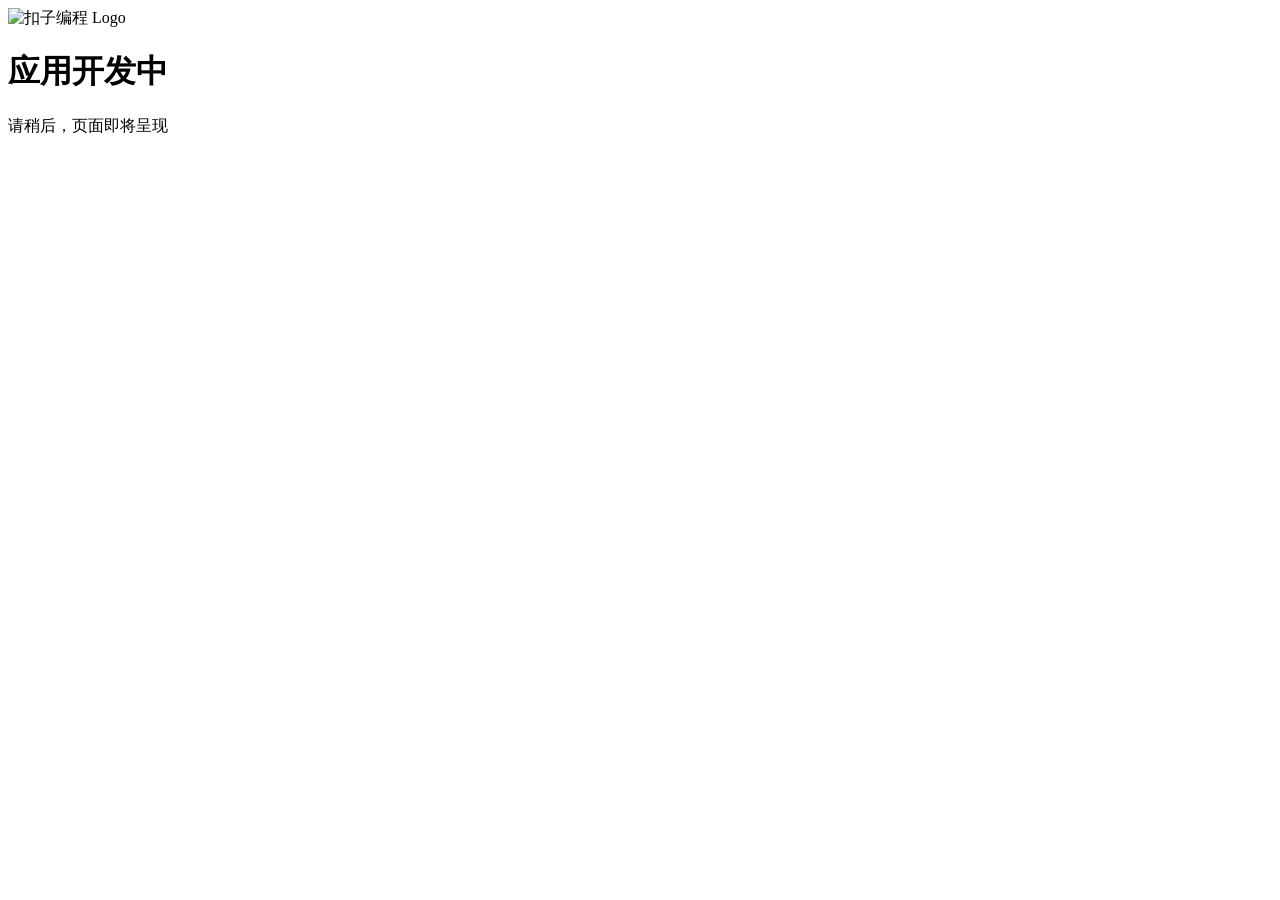
==== index.html @ 73d9ec5d "chore: init env" ====
<!doctype html>
<html lang="zh-CN">
  <head>
    <meta charset="UTF-8" />
    <meta name="viewport" content="width=device-width, initial-scale=1.0" />
    <meta name="description" content="扣子编程，你的 AI 开发伙伴已就位" />
    <title>扣子编程 - AI 开发伙伴</title>
    <link rel="stylesheet" href="/styles/main.css" />
  </head>
  <body>
    <div id="app">
      <main class="main-wrapper">
        <div class="content-container">
          <img
            src="https://lf-coze-web-cdn.coze.cn/obj/eden-cn/lm-lgvj/ljhwZthlaukjlkulzlp/coze-coding/icon/coze-coding.gif"
            alt="扣子编程 Logo"
            class="logo-image"
          />
          <div>
            <div class="text-container">
              <h1 class="heading">
                应用开发中
              </h1>
              <p class="description">
                请稍后，页面即将呈现
              </p>
            </div>
          </div>
        </div>
      </main>
    </div>
  </body>
</html>
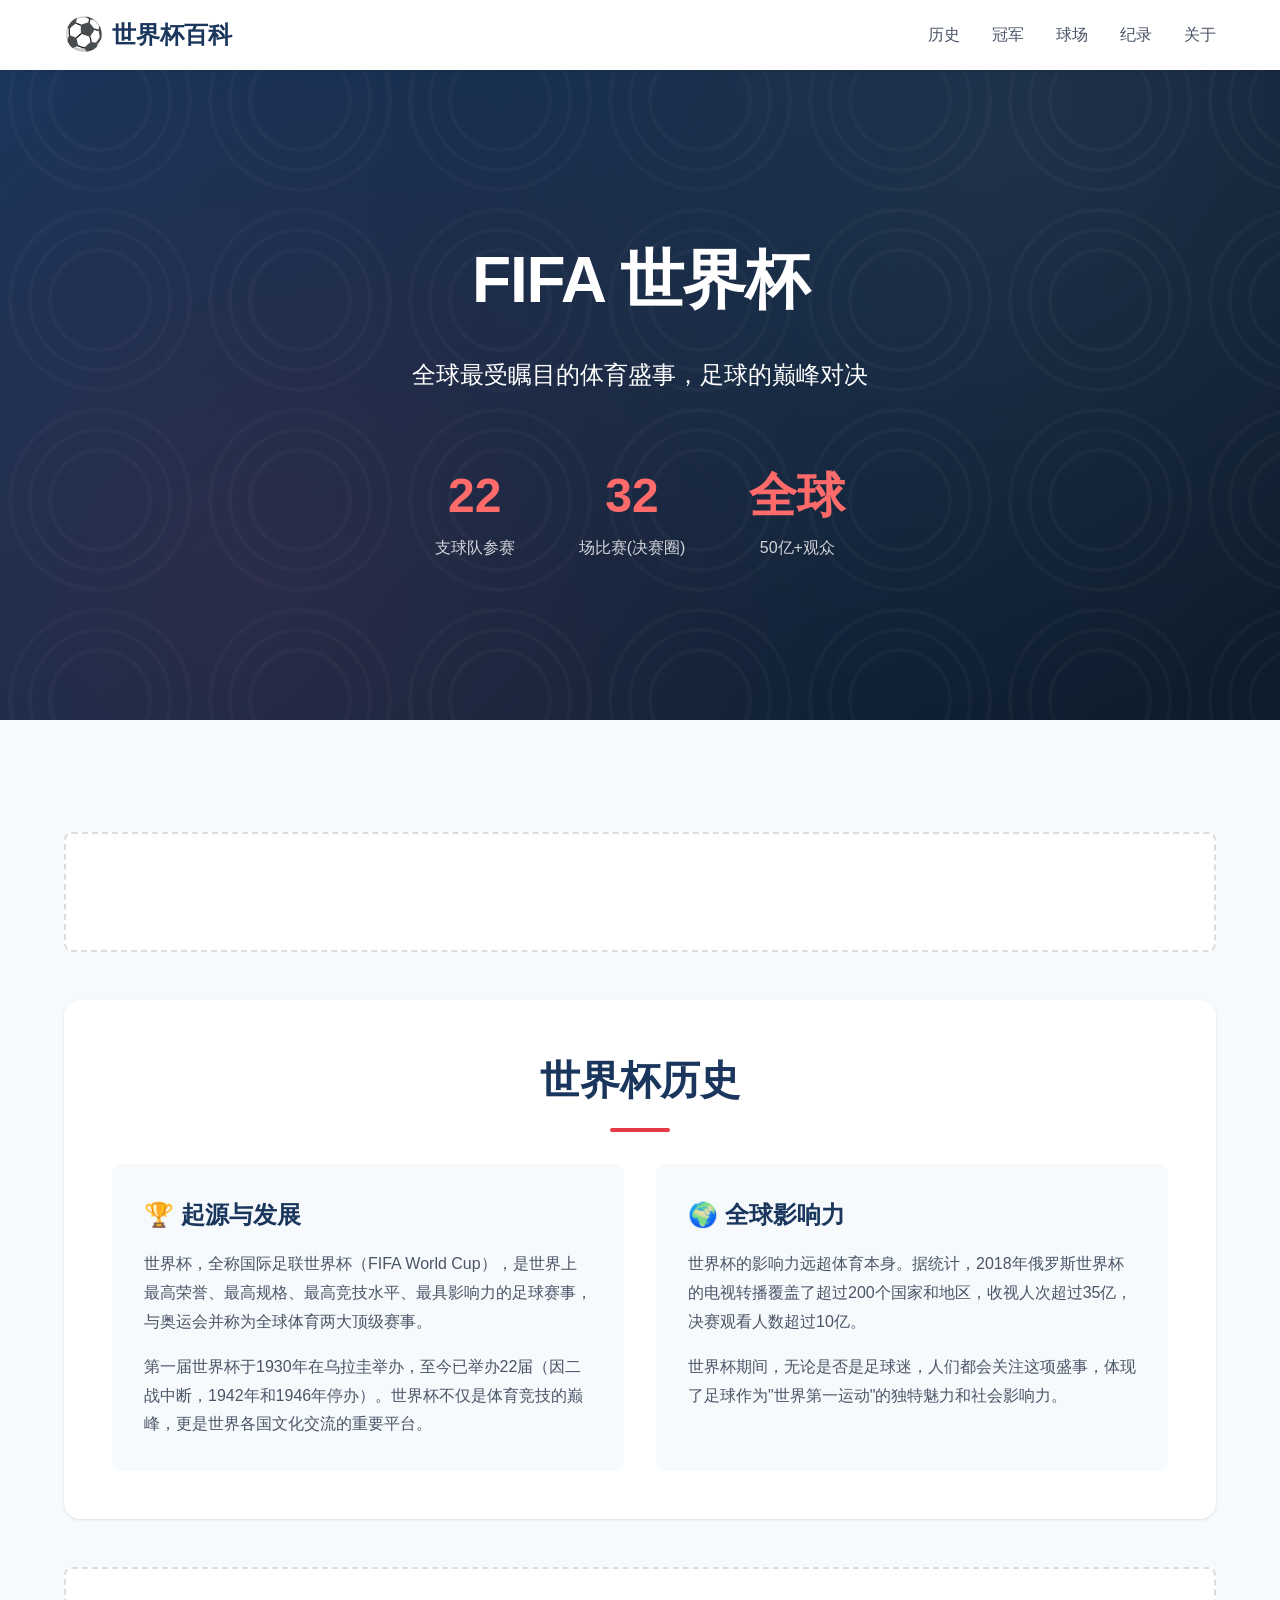
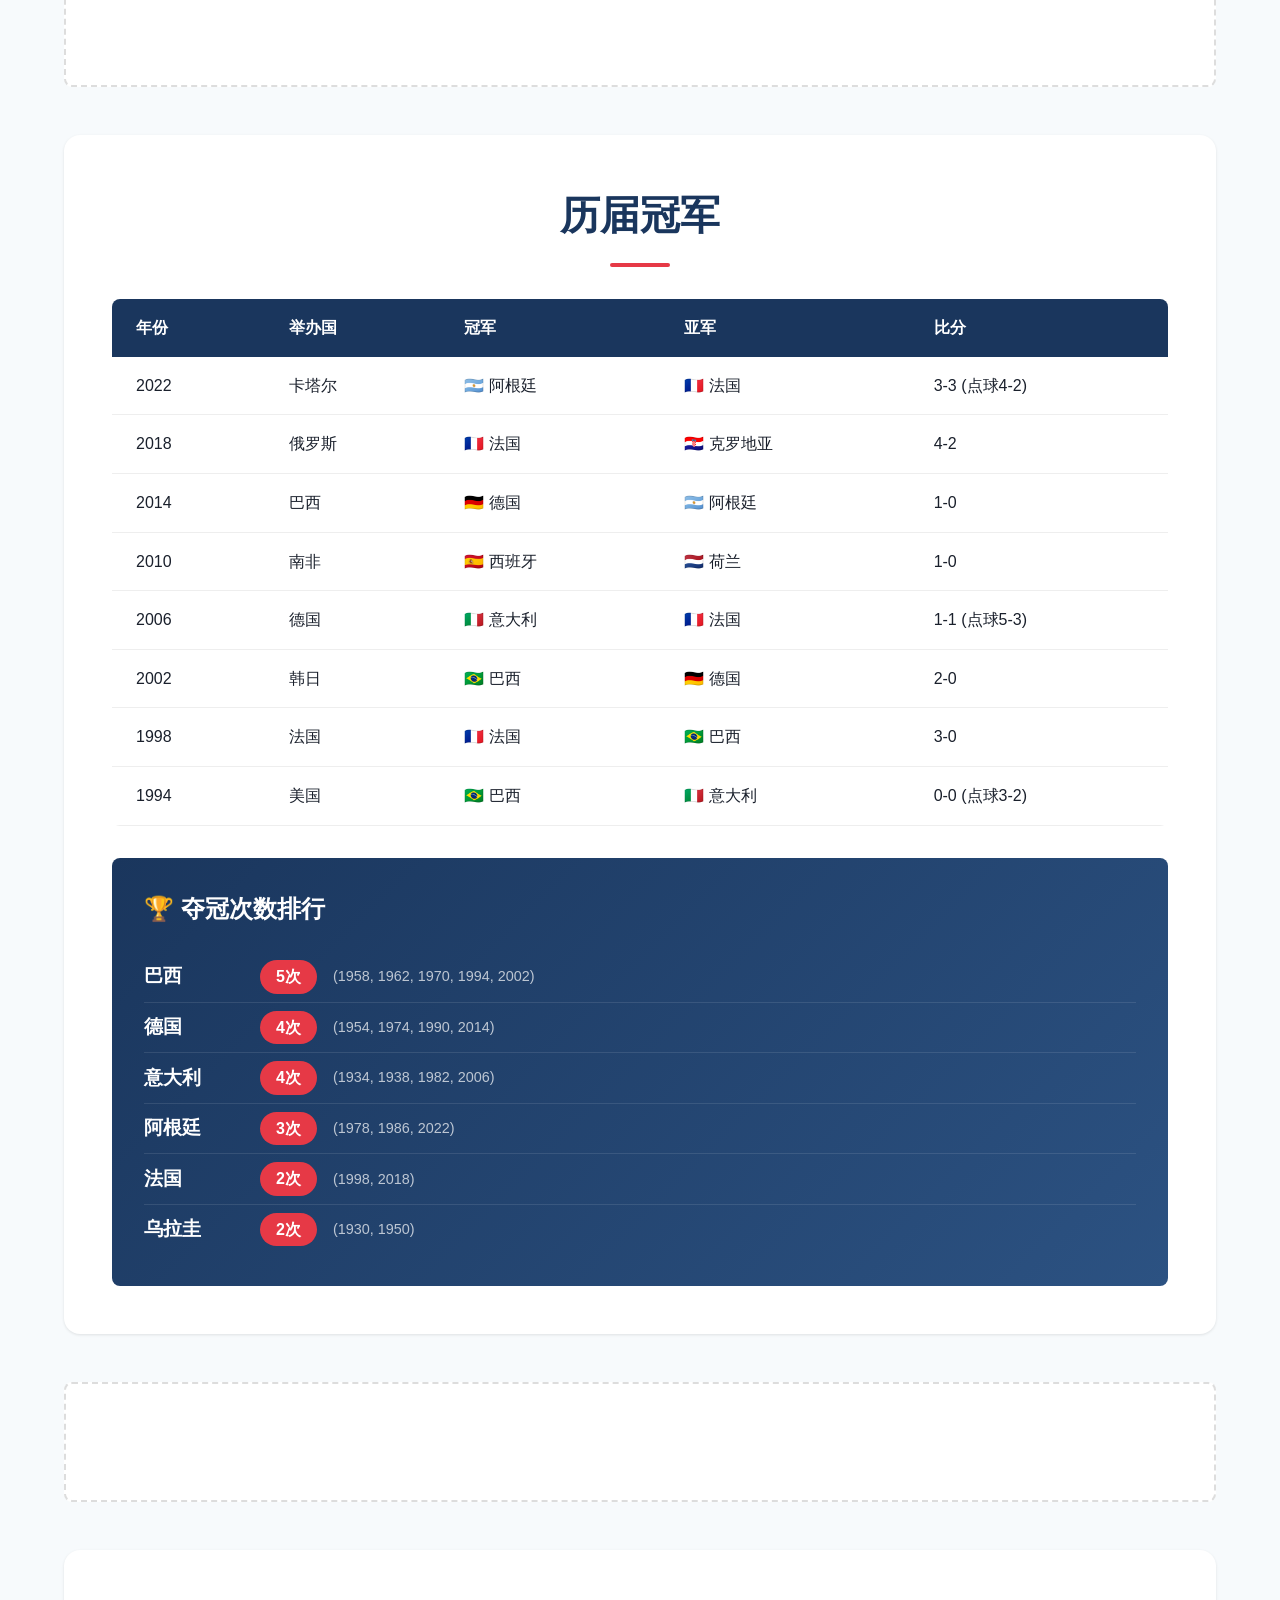
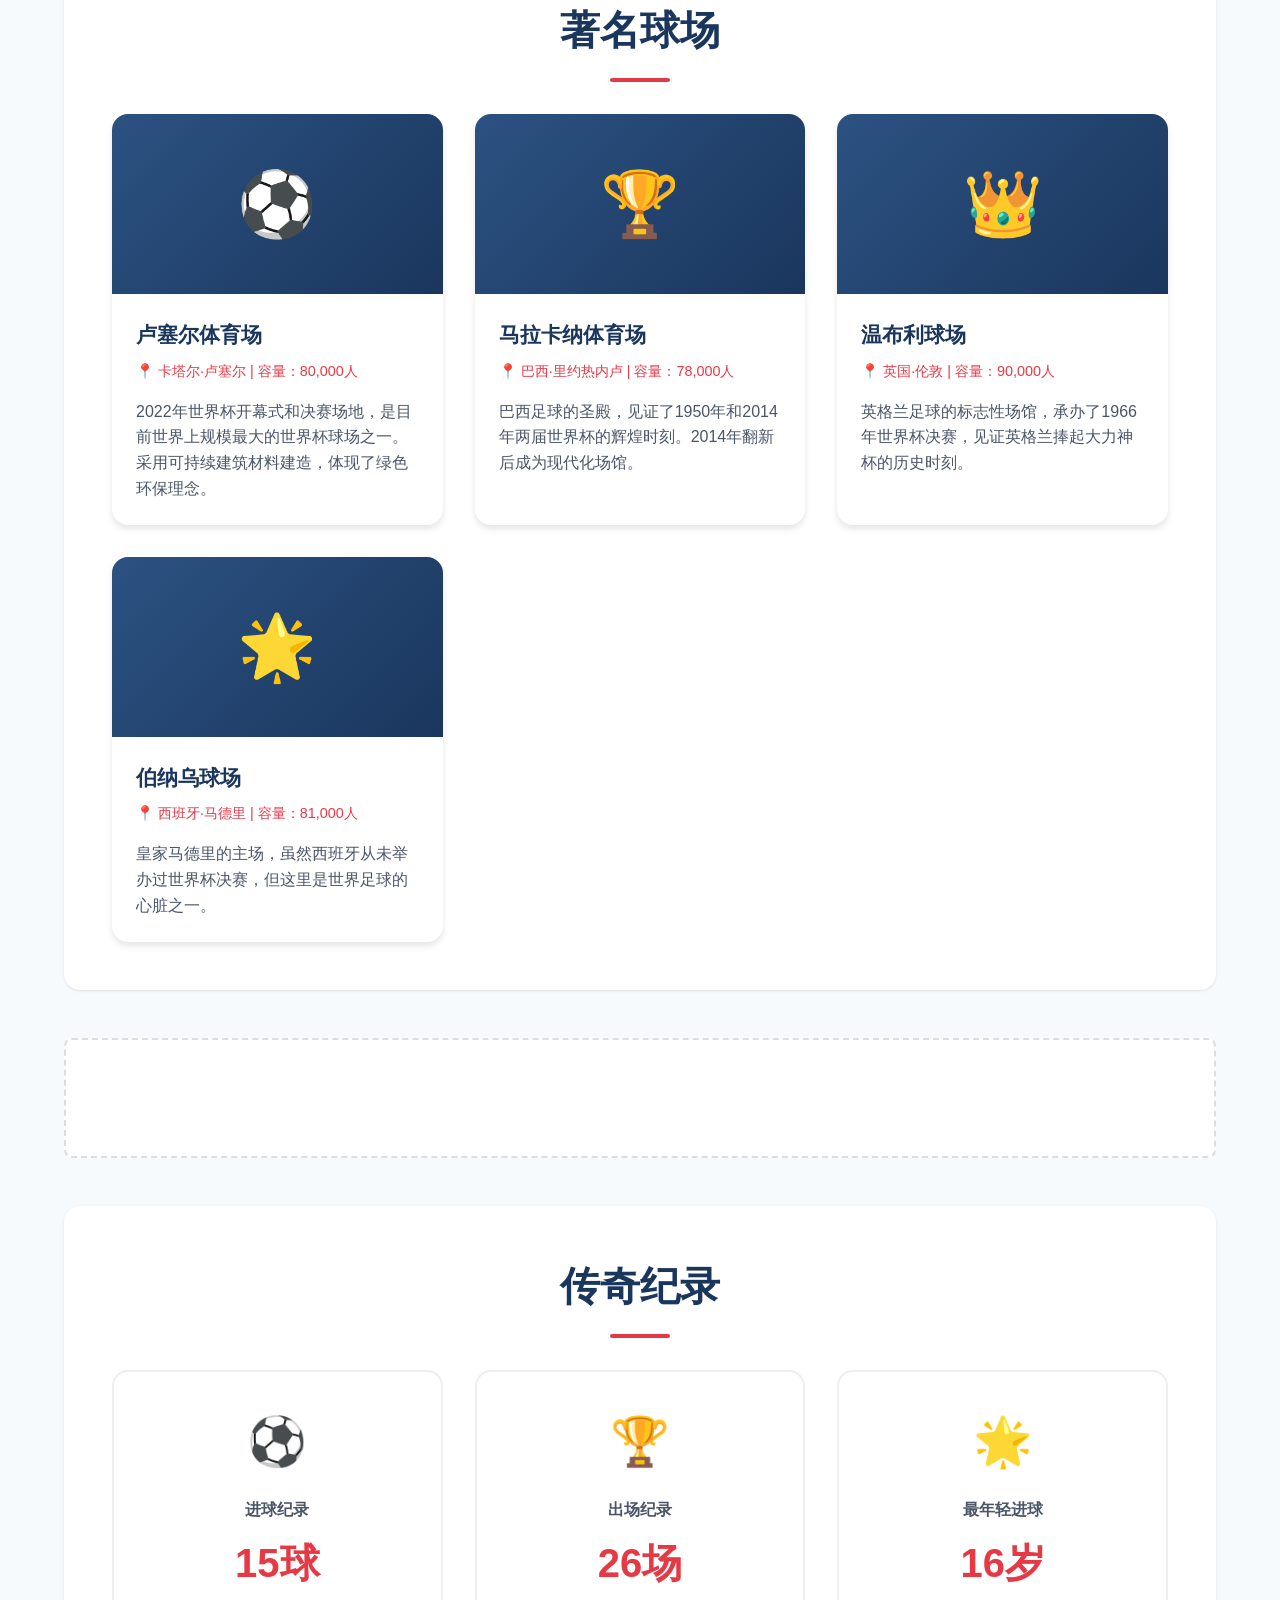
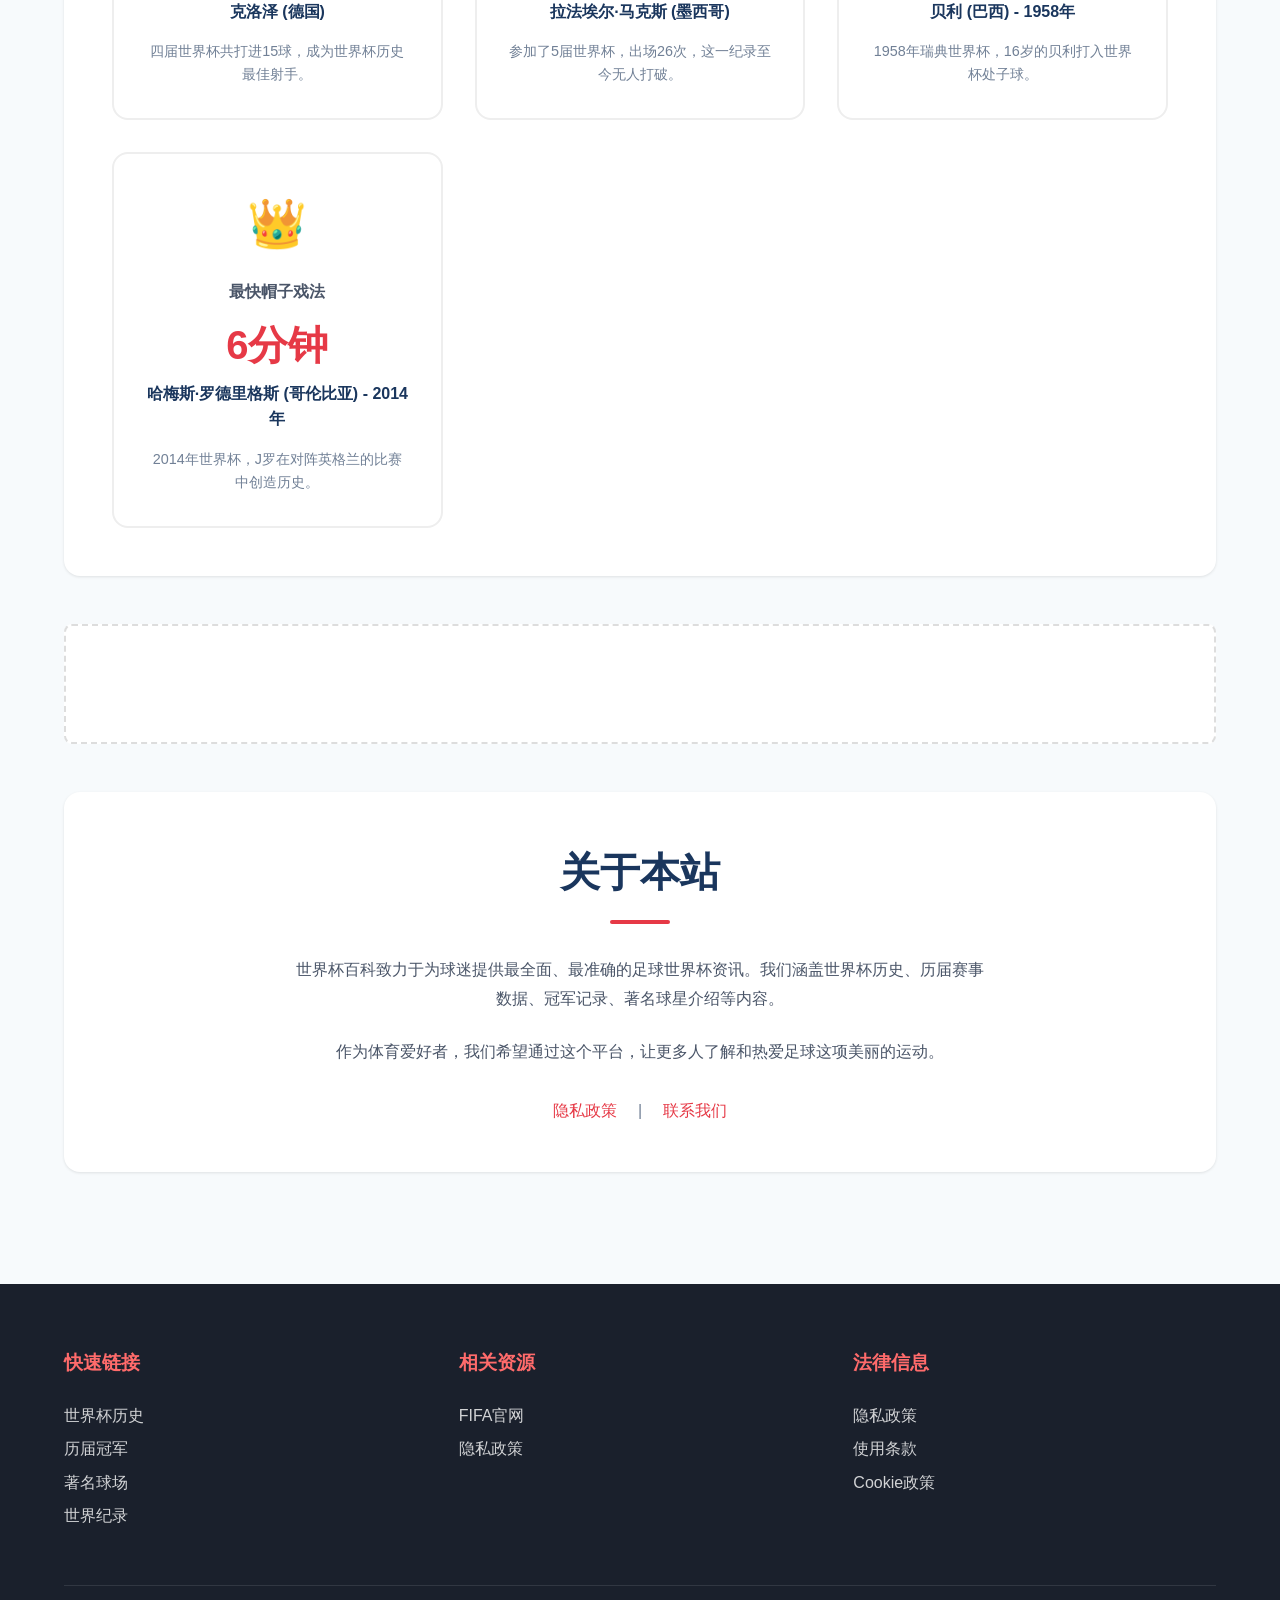
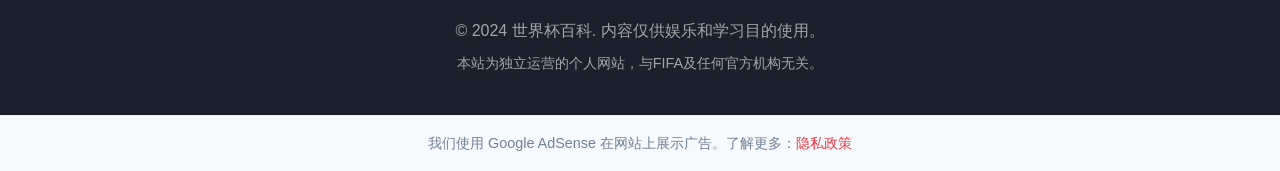
==== commit 845303ce: "feat: 创建世界杯百科网站，符合 Google AdSense 规范" ====
--- a/index.html
+++ b/index.html
@@ -1,33 +1,386 @@
-<!doctype html>
+<!DOCTYPE html>
 <html lang="zh-CN">
-  <head>
-    <meta charset="UTF-8" />
-    <meta name="viewport" content="width=device-width, initial-scale=1.0" />
-    <meta name="description" content="扣子编程，你的 AI 开发伙伴已就位" />
-    <title>扣子编程 - AI 开发伙伴</title>
-    <link rel="stylesheet" href="/styles/main.css" />
-  </head>
-  <body>
-    <div id="app">
-      <main class="main-wrapper">
-        <div class="content-container">
-          <img
-            src="https://lf-coze-web-cdn.coze.cn/obj/eden-cn/lm-lgvj/ljhwZthlaukjlkulzlp/coze-coding/icon/coze-coding.gif"
-            alt="扣子编程 Logo"
-            class="logo-image"
-          />
-          <div>
-            <div class="text-container">
-              <h1 class="heading">
-                应用开发中
-              </h1>
-              <p class="description">
-                请稍后，页面即将呈现
-              </p>
-            </div>
-          </div>
+<head>
+    <meta charset="UTF-8">
+    <meta name="viewport" content="width=device-width, initial-scale=1.0">
+    <meta name="description" content="FIFA世界杯是全球最受关注的体育赛事之一。了解世界杯的历史、冠军记录、著名球场和精彩瞬间。">
+    <meta name="keywords" content="世界杯, FIFA, 足球, 足球世界杯, 世界杯历史, 大力神杯">
+    <title>世界杯 | FIFA World Cup - 全球足球盛宴</title>
+    <link rel="stylesheet" href="/styles/main.css">
+    <link rel="canonical" href="https://worldcup-info.example.com/">
+    
+    <!-- Google AdSense 代码占位符 - 请替换为您自己的广告位代码 -->
+    <!-- 
+    <script async src="https://pagead2.googlesyndication.com/pagead/js/adsbygoogle.js?client=ca-pub-XXXXXXXXXXXXXXXX" crossorigin="anonymous"></script>
+    -->
+</head>
+<body>
+    <!-- 顶部导航 -->
+    <header class="site-header">
+        <nav class="navbar">
+            <div class="container">
+                <a href="/" class="logo">
+                    <span class="logo-icon">⚽</span>
+                    <span>世界杯百科</span>
+                </a>
+                <button class="mobile-menu-btn" aria-label="菜单">☰</button>
+                <ul class="nav-links">
+                    <li><a href="#history">历史</a></li>
+                    <li><a href="#champions">冠军</a></li>
+                    <li><a href="#stadiums">球场</a></li>
+                    <li><a href="#records">纪录</a></li>
+                    <li><a href="#about">关于</a></li>
+                </ul>
+            </div>
+        </nav>
+    </header>
+
+    <!-- 英雄横幅 -->
+    <section class="hero">
+        <div class="hero-overlay"></div>
+        <div class="container hero-content">
+            <h1 class="hero-title">FIFA 世界杯</h1>
+            <p class="hero-subtitle">全球最受瞩目的体育盛事，足球的巅峰对决</p>
+            <div class="hero-stats">
+                <div class="stat-item">
+                    <span class="stat-number">22</span>
+                    <span class="stat-label">支球队参赛</span>
+                </div>
+                <div class="stat-item">
+                    <span class="stat-number">32</span>
+                    <span class="stat-label">场比赛(决赛圈)</span>
+                </div>
+                <div class="stat-item">
+                    <span class="stat-number">全球</span>
+                    <span class="stat-label">50亿+观众</span>
+                </div>
+            </div>
         </div>
-      </main>
+    </section>
+
+    <main class="main-content">
+        <div class="container">
+            <!-- 重要通知区域 - 可放置 AdSense 广告 -->
+            <div class="ad-container">
+                <!-- Google AdSense 广告位 - 请替换为您自己的广告位代码 -->
+                <!--
+                <ins class="adsbygoogle"
+                     style="display:block"
+                     data-ad-client="ca-pub-XXXXXXXXXXXXXXXX"
+                     data-ad-slot="XXXXXXXXXX"
+                     data-ad-format="auto"
+                     data-full-width-responsive="true"></ins>
+                -->
+            </div>
+
+            <!-- 世界杯历史 -->
+            <section id="history" class="content-section">
+                <h2 class="section-title">世界杯历史</h2>
+                <div class="content-grid">
+                    <div class="content-card">
+                        <h3>🏆 起源与发展</h3>
+                        <p>世界杯，全称国际足联世界杯（FIFA World Cup），是世界上最高荣誉、最高规格、最高竞技水平、最具影响力的足球赛事，与奥运会并称为全球体育两大顶级赛事。</p>
+                        <p>第一届世界杯于1930年在乌拉圭举办，至今已举办22届（因二战中断，1942年和1946年停办）。世界杯不仅是体育竞技的巅峰，更是世界各国文化交流的重要平台。</p>
+                    </div>
+                    <div class="content-card">
+                        <h3>🌍 全球影响力</h3>
+                        <p>世界杯的影响力远超体育本身。据统计，2018年俄罗斯世界杯的电视转播覆盖了超过200个国家和地区，收视人次超过35亿，决赛观看人数超过10亿。</p>
+                        <p>世界杯期间，无论是否是足球迷，人们都会关注这项盛事，体现了足球作为"世界第一运动"的独特魅力和社会影响力。</p>
+                    </div>
+                </div>
+            </section>
+
+            <!-- 广告位 -->
+            <div class="ad-container">
+                <!-- Google AdSense 广告位 -->
+            </div>
+
+            <!-- 历届冠军 -->
+            <section id="champions" class="content-section">
+                <h2 class="section-title">历届冠军</h2>
+                <div class="champions-table">
+                    <table>
+                        <thead>
+                            <tr>
+                                <th>年份</th>
+                                <th>举办国</th>
+                                <th>冠军</th>
+                                <th>亚军</th>
+                                <th>比分</th>
+                            </tr>
+                        </thead>
+                        <tbody>
+                            <tr>
+                                <td>2022</td>
+                                <td>卡塔尔</td>
+                                <td>🇦🇷 阿根廷</td>
+                                <td>🇫🇷 法国</td>
+                                <td>3-3 (点球4-2)</td>
+                            </tr>
+                            <tr>
+                                <td>2018</td>
+                                <td>俄罗斯</td>
+                                <td>🇫🇷 法国</td>
+                                <td>🇭🇷 克罗地亚</td>
+                                <td>4-2</td>
+                            </tr>
+                            <tr>
+                                <td>2014</td>
+                                <td>巴西</td>
+                                <td>🇩🇪 德国</td>
+                                <td>🇦🇷 阿根廷</td>
+                                <td>1-0</td>
+                            </tr>
+                            <tr>
+                                <td>2010</td>
+                                <td>南非</td>
+                                <td>🇪🇸 西班牙</td>
+                                <td>🇳🇱 荷兰</td>
+                                <td>1-0</td>
+                            </tr>
+                            <tr>
+                                <td>2006</td>
+                                <td>德国</td>
+                                <td>🇮🇹 意大利</td>
+                                <td>🇫🇷 法国</td>
+                                <td>1-1 (点球5-3)</td>
+                            </tr>
+                            <tr>
+                                <td>2002</td>
+                                <td>韩日</td>
+                                <td>🇧🇷 巴西</td>
+                                <td>🇩🇪 德国</td>
+                                <td>2-0</td>
+                            </tr>
+                            <tr>
+                                <td>1998</td>
+                                <td>法国</td>
+                                <td>🇫🇷 法国</td>
+                                <td>🇧🇷 巴西</td>
+                                <td>3-0</td>
+                            </tr>
+                            <tr>
+                                <td>1994</td>
+                                <td>美国</td>
+                                <td>🇧🇷 巴西</td>
+                                <td>🇮🇹 意大利</td>
+                                <td>0-0 (点球3-2)</td>
+                            </tr>
+                        </tbody>
+                    </table>
+                </div>
+                <div class="champions-highlight">
+                    <div class="highlight-card">
+                        <h4>🏆 夺冠次数排行</h4>
+                        <ol class="champions-list">
+                            <li><span class="country">巴西</span> <span class="count">5次</span> <span class="years">(1958, 1962, 1970, 1994, 2002)</span></li>
+                            <li><span class="country">德国</span> <span class="count">4次</span> <span class="years">(1954, 1974, 1990, 2014)</span></li>
+                            <li><span class="country">意大利</span> <span class="count">4次</span> <span class="years">(1934, 1938, 1982, 2006)</span></li>
+                            <li><span class="country">阿根廷</span> <span class="count">3次</span> <span class="years">(1978, 1986, 2022)</span></li>
+                            <li><span class="country">法国</span> <span class="count">2次</span> <span class="years">(1998, 2018)</span></li>
+                            <li><span class="country">乌拉圭</span> <span class="count">2次</span> <span class="years">(1930, 1950)</span></li>
+                        </ol>
+                    </div>
+                </div>
+            </section>
+
+            <!-- 广告位 -->
+            <div class="ad-container">
+                <!-- Google AdSense 广告位 -->
+            </div>
+
+            <!-- 著名球场 -->
+            <section id="stadiums" class="content-section">
+                <h2 class="section-title">著名球场</h2>
+                <div class="stadiums-grid">
+                    <article class="stadium-card">
+                        <div class="stadium-image stadium-1"></div>
+                        <div class="stadium-info">
+                            <h3>卢塞尔体育场</h3>
+                            <p class="stadium-location">📍 卡塔尔·卢塞尔 | 容量：80,000人</p>
+                            <p>2022年世界杯开幕式和决赛场地，是目前世界上规模最大的世界杯球场之一。采用可持续建筑材料建造，体现了绿色环保理念。</p>
+                        </div>
+                    </article>
+                    <article class="stadium-card">
+                        <div class="stadium-image stadium-2"></div>
+                        <div class="stadium-info">
+                            <h3>马拉卡纳体育场</h3>
+                            <p class="stadium-location">📍 巴西·里约热内卢 | 容量：78,000人</p>
+                            <p>巴西足球的圣殿，见证了1950年和2014年两届世界杯的辉煌时刻。2014年翻新后成为现代化场馆。</p>
+                        </div>
+                    </article>
+                    <article class="stadium-card">
+                        <div class="stadium-image stadium-3"></div>
+                        <div class="stadium-info">
+                            <h3>温布利球场</h3>
+                            <p class="stadium-location">📍 英国·伦敦 | 容量：90,000人</p>
+                            <p>英格兰足球的标志性场馆，承办了1966年世界杯决赛，见证英格兰捧起大力神杯的历史时刻。</p>
+                        </div>
+                    </article>
+                    <article class="stadium-card">
+                        <div class="stadium-image stadium-4"></div>
+                        <div class="stadium-info">
+                            <h3>伯纳乌球场</h3>
+                            <p class="stadium-location">📍 西班牙·马德里 | 容量：81,000人</p>
+                            <p>皇家马德里的主场，虽然西班牙从未举办过世界杯决赛，但这里是世界足球的心脏之一。</p>
+                        </div>
+                    </article>
+                </div>
+            </section>
+
+            <!-- 广告位 -->
+            <div class="ad-container">
+                <!-- Google AdSense 广告位 -->
+            </div>
+
+            <!-- 世界纪录 -->
+            <section id="records" class="content-section">
+                <h2 class="section-title">传奇纪录</h2>
+                <div class="records-grid">
+                    <div class="record-card">
+                        <div class="record-icon">⚽</div>
+                        <div class="record-content">
+                            <h3>进球纪录</h3>
+                            <p class="record-stat">15球</p>
+                            <p class="record-holder">克洛泽 (德国)</p>
+                            <p class="record-desc">四届世界杯共打进15球，成为世界杯历史最佳射手。</p>
+                        </div>
+                    </div>
+                    <div class="record-card">
+                        <div class="record-icon">🏆</div>
+                        <div class="record-content">
+                            <h3>出场纪录</h3>
+                            <p class="record-stat">26场</p>
+                            <p class="record-holder">拉法埃尔·马克斯 (墨西哥)</p>
+                            <p class="record-desc">参加了5届世界杯，出场26次，这一纪录至今无人打破。</p>
+                        </div>
+                    </div>
+                    <div class="record-card">
+                        <div class="record-icon">🌟</div>
+                        <div class="record-content">
+                            <h3>最年轻进球</h3>
+                            <p class="record-stat">16岁</p>
+                            <p class="record-holder">贝利 (巴西) - 1958年</p>
+                            <p class="record-desc">1958年瑞典世界杯，16岁的贝利打入世界杯处子球。</p>
+                        </div>
+                    </div>
+                    <div class="record-card">
+                        <div class="record-icon">👑</div>
+                        <div class="record-content">
+                            <h3>最快帽子戏法</h3>
+                            <p class="record-stat">6分钟</p>
+                            <p class="record-holder">哈梅斯·罗德里格斯 (哥伦比亚) - 2014年</p>
+                            <p class="record-desc">2014年世界杯，J罗在对阵英格兰的比赛中创造历史。</p>
+                        </div>
+                    </div>
+                </div>
+            </section>
+
+            <!-- 广告位 -->
+            <div class="ad-container">
+                <!-- Google AdSense 广告位 -->
+            </div>
+
+            <!-- 关于我们 -->
+            <section id="about" class="content-section about-section">
+                <h2 class="section-title">关于本站</h2>
+                <div class="about-content">
+                    <p>世界杯百科致力于为球迷提供最全面、最准确的足球世界杯资讯。我们涵盖世界杯历史、历届赛事数据、冠军记录、著名球星介绍等内容。</p>
+                    <p>作为体育爱好者，我们希望通过这个平台，让更多人了解和热爱足球这项美丽的运动。</p>
+                    <div class="about-links">
+                        <a href="/privacy.html" class="about-link">隐私政策</a>
+                        <span class="separator">|</span>
+                        <a href="mailto:contact@worldcup-info.example.com" class="about-link">联系我们</a>
+                    </div>
+                </div>
+            </section>
+        </div>
+    </main>
+
+    <!-- 页脚 -->
+    <footer class="site-footer">
+        <div class="container">
+            <div class="footer-content">
+                <div class="footer-section">
+                    <h4>快速链接</h4>
+                    <ul>
+                        <li><a href="#history">世界杯历史</a></li>
+                        <li><a href="#champions">历届冠军</a></li>
+                        <li><a href="#stadiums">著名球场</a></li>
+                        <li><a href="#records">世界纪录</a></li>
+                    </ul>
+                </div>
+                <div class="footer-section">
+                    <h4>相关资源</h4>
+                    <ul>
+                        <li><a href="https://www.fifa.com/worldcup" target="_blank" rel="noopener">FIFA官网</a></li>
+                        <li><a href="/privacy.html">隐私政策</a></li>
+                    </ul>
+                </div>
+                <div class="footer-section">
+                    <h4>法律信息</h4>
+                    <ul>
+                        <li><a href="/privacy.html">隐私政策</a></li>
+                        <li><a href="/privacy.html">使用条款</a></li>
+                        <li><a href="/privacy.html">Cookie政策</a></li>
+                    </ul>
+                </div>
+            </div>
+            <div class="footer-bottom">
+                <p>&copy; 2024 世界杯百科. 内容仅供娱乐和学习目的使用。</p>
+                <p class="disclaimer">本站为独立运营的个人网站，与FIFA及任何官方机构无关。</p>
+            </div>
+        </div>
+    </footer>
+
+    <!-- 隐私政策链接（AdSense 要求） -->
+    <div class="ad-sense-notice">
+        <p>我们使用 Google AdSense 在网站上展示广告。了解更多：<a href="/privacy.html" target="_blank">隐私政策</a></p>
     </div>
-  </body>
+
+    <script>
+        // 平滑滚动
+        document.querySelectorAll('a[href^="#"]').forEach(anchor => {
+            anchor.addEventListener('click', function (e) {
+                e.preventDefault();
+                const target = document.querySelector(this.getAttribute('href'));
+                if (target) {
+                    target.scrollIntoView({
+                        behavior: 'smooth',
+                        block: 'start'
+                    });
+                }
+            });
+        });
+
+        // 移动端菜单
+        const mobileMenuBtn = document.querySelector('.mobile-menu-btn');
+        const navLinks = document.querySelector('.nav-links');
+        
+        if (mobileMenuBtn) {
+            mobileMenuBtn.addEventListener('click', () => {
+                navLinks.classList.toggle('active');
+            });
+        }
+
+        // 激活当前导航项
+        const sections = document.querySelectorAll('section[id]');
+        window.addEventListener('scroll', () => {
+            let current = '';
+            sections.forEach(section => {
+                const sectionTop = section.offsetTop;
+                if (scrollY >= sectionTop - 100) {
+                    current = section.getAttribute('id');
+                }
+            });
+
+            document.querySelectorAll('.nav-links li a').forEach(link => {
+                link.classList.remove('active');
+                if (link.getAttribute('href') === '#' + current) {
+                    link.classList.add('active');
+                }
+            });
+        });
+    </script>
+</body>
 </html>
--- a/styles/main.css
+++ b/styles/main.css
@@ -0,0 +1,848 @@
+/* ========================================
+   世界杯百科 - 主样式表
+   ======================================== */
+
+/* CSS 变量 */
+:root {
+    /* 主题色 */
+    --primary: #1a365d;
+    --primary-light: #2c5282;
+    --primary-dark: #0d1b2a;
+    
+    /* 强调色 */
+    --accent: #e63946;
+    --accent-light: #ff6b6b;
+    
+    /* 背景色 */
+    --background: #ffffff;
+    --background-alt: #f7fafc;
+    --background-dark: #1a202c;
+    
+    /* 文字颜色 */
+    --text-primary: #1a202c;
+    --text-secondary: #4a5568;
+    --text-light: #718096;
+    --text-white: #ffffff;
+    
+    /* 间距 */
+    --spacing-xs: 0.25rem;
+    --spacing-sm: 0.5rem;
+    --spacing-md: 1rem;
+    --spacing-lg: 1.5rem;
+    --spacing-xl: 2rem;
+    --spacing-2xl: 3rem;
+    --spacing-3xl: 4rem;
+    
+    /* 圆角 */
+    --radius-sm: 0.25rem;
+    --radius-md: 0.5rem;
+    --radius-lg: 1rem;
+    
+    /* 阴影 */
+    --shadow-sm: 0 1px 3px rgba(0, 0, 0, 0.1);
+    --shadow-md: 0 4px 6px rgba(0, 0, 0, 0.1);
+    --shadow-lg: 0 10px 25px rgba(0, 0, 0, 0.15);
+    
+    /* 过渡 */
+    --transition: all 0.3s ease;
+}
+
+/* 基础重置 */
+* {
+    margin: 0;
+    padding: 0;
+    box-sizing: border-box;
+}
+
+html {
+    scroll-behavior: smooth;
+}
+
+body {
+    font-family: -apple-system, BlinkMacSystemFont, 'Segoe UI', 'Roboto', 'Helvetica Neue', Arial, sans-serif;
+    font-size: 16px;
+    line-height: 1.6;
+    color: var(--text-primary);
+    background-color: var(--background);
+}
+
+/* 容器 */
+.container {
+    max-width: 1200px;
+    margin: 0 auto;
+    padding: 0 var(--spacing-lg);
+}
+
+/* ========================================
+   头部导航
+   ======================================== */
+
+.site-header {
+    background: var(--background);
+    box-shadow: var(--shadow-sm);
+    position: fixed;
+    top: 0;
+    left: 0;
+    right: 0;
+    z-index: 1000;
+}
+
+.navbar .container {
+    display: flex;
+    align-items: center;
+    justify-content: space-between;
+    height: 70px;
+}
+
+.logo {
+    display: flex;
+    align-items: center;
+    gap: var(--spacing-sm);
+    font-size: 1.5rem;
+    font-weight: 700;
+    color: var(--primary);
+    text-decoration: none;
+}
+
+.logo-icon {
+    font-size: 2rem;
+}
+
+.nav-links {
+    display: flex;
+    list-style: none;
+    gap: var(--spacing-xl);
+}
+
+.nav-links a {
+    color: var(--text-secondary);
+    text-decoration: none;
+    font-weight: 500;
+    transition: var(--transition);
+    position: relative;
+}
+
+.nav-links a:hover,
+.nav-links a.active {
+    color: var(--accent);
+}
+
+.nav-links a::after {
+    content: '';
+    position: absolute;
+    bottom: -4px;
+    left: 0;
+    width: 0;
+    height: 2px;
+    background: var(--accent);
+    transition: var(--transition);
+}
+
+.nav-links a:hover::after,
+.nav-links a.active::after {
+    width: 100%;
+}
+
+.mobile-menu-btn {
+    display: none;
+    background: none;
+    border: none;
+    font-size: 1.5rem;
+    cursor: pointer;
+}
+
+/* ========================================
+   英雄区域
+   ======================================== */
+
+.hero {
+    background: linear-gradient(135deg, var(--primary) 0%, var(--primary-dark) 100%);
+    min-height: 80vh;
+    display: flex;
+    align-items: center;
+    position: relative;
+    overflow: hidden;
+    padding-top: 70px;
+}
+
+.hero::before {
+    content: '';
+    position: absolute;
+    top: 0;
+    left: 0;
+    right: 0;
+    bottom: 0;
+    background: url('data:image/svg+xml,<svg xmlns="http://www.w3.org/2000/svg" viewBox="0 0 100 100"><circle cx="50" cy="50" r="45" fill="none" stroke="rgba(255,255,255,0.05)" stroke-width="2"/><circle cx="50" cy="50" r="35" fill="none" stroke="rgba(255,255,255,0.05)" stroke-width="2"/><circle cx="50" cy="50" r="25" fill="none" stroke="rgba(255,255,255,0.05)" stroke-width="2"/></svg>');
+    background-size: 200px;
+    opacity: 0.5;
+}
+
+.hero-overlay {
+    position: absolute;
+    top: 0;
+    left: 0;
+    right: 0;
+    bottom: 0;
+    background: radial-gradient(circle at 20% 80%, rgba(230, 57, 70, 0.1) 0%, transparent 50%),
+                radial-gradient(circle at 80% 20%, rgba(255, 255, 255, 0.05) 0%, transparent 50%);
+}
+
+.hero-content {
+    position: relative;
+    z-index: 1;
+    text-align: center;
+    color: var(--text-white);
+}
+
+.hero-title {
+    font-size: 4rem;
+    font-weight: 800;
+    margin-bottom: var(--spacing-lg);
+    letter-spacing: -0.02em;
+    animation: fadeInUp 1s ease;
+}
+
+.hero-subtitle {
+    font-size: 1.5rem;
+    opacity: 0.9;
+    margin-bottom: var(--spacing-3xl);
+    animation: fadeInUp 1s ease 0.2s both;
+}
+
+.hero-stats {
+    display: flex;
+    justify-content: center;
+    gap: var(--spacing-3xl);
+    animation: fadeInUp 1s ease 0.4s both;
+}
+
+.stat-item {
+    text-align: center;
+}
+
+.stat-number {
+    display: block;
+    font-size: 3rem;
+    font-weight: 700;
+    color: var(--accent-light);
+}
+
+.stat-label {
+    font-size: 1rem;
+    opacity: 0.8;
+}
+
+/* ========================================
+   主内容区域
+   ======================================== */
+
+.main-content {
+    padding: var(--spacing-3xl) 0;
+    background: var(--background-alt);
+}
+
+/* 广告容器 */
+.ad-container {
+    background: var(--background);
+    border: 2px dashed #ddd;
+    border-radius: var(--radius-md);
+    padding: var(--spacing-xl);
+    text-align: center;
+    color: var(--text-light);
+    margin: var(--spacing-2xl) 0;
+    min-height: 120px;
+    display: flex;
+    align-items: center;
+    justify-content: center;
+}
+
+/* 内容区块 */
+.content-section {
+    background: var(--background);
+    border-radius: var(--radius-lg);
+    padding: var(--spacing-2xl);
+    margin: var(--spacing-2xl) 0;
+    box-shadow: var(--shadow-sm);
+}
+
+.section-title {
+    font-size: 2.5rem;
+    color: var(--primary);
+    margin-bottom: var(--spacing-xl);
+    text-align: center;
+    position: relative;
+}
+
+.section-title::after {
+    content: '';
+    display: block;
+    width: 60px;
+    height: 4px;
+    background: var(--accent);
+    margin: var(--spacing-md) auto 0;
+    border-radius: 2px;
+}
+
+/* 内容卡片 */
+.content-grid {
+    display: grid;
+    grid-template-columns: repeat(auto-fit, minmax(300px, 1fr));
+    gap: var(--spacing-xl);
+}
+
+.content-card {
+    padding: var(--spacing-xl);
+    border-radius: var(--radius-md);
+    background: var(--background-alt);
+}
+
+.content-card h3 {
+    color: var(--primary);
+    font-size: 1.5rem;
+    margin-bottom: var(--spacing-md);
+}
+
+.content-card p {
+    color: var(--text-secondary);
+    margin-bottom: var(--spacing-md);
+    line-height: 1.8;
+}
+
+.content-card p:last-child {
+    margin-bottom: 0;
+}
+
+/* ========================================
+   冠军表格
+   ======================================== */
+
+.champions-table {
+    overflow-x: auto;
+    margin-bottom: var(--spacing-xl);
+}
+
+table {
+    width: 100%;
+    border-collapse: collapse;
+    background: var(--background);
+    border-radius: var(--radius-md);
+    overflow: hidden;
+}
+
+thead {
+    background: var(--primary);
+    color: var(--text-white);
+}
+
+th, td {
+    padding: var(--spacing-md) var(--spacing-lg);
+    text-align: left;
+}
+
+tbody tr {
+    border-bottom: 1px solid #eee;
+    transition: var(--transition);
+}
+
+tbody tr:hover {
+    background: var(--background-alt);
+}
+
+.champions-highlight {
+    margin-top: var(--spacing-xl);
+}
+
+.highlight-card {
+    background: linear-gradient(135deg, var(--primary) 0%, var(--primary-light) 100%);
+    color: var(--text-white);
+    padding: var(--spacing-xl);
+    border-radius: var(--radius-md);
+}
+
+.highlight-card h4 {
+    font-size: 1.5rem;
+    margin-bottom: var(--spacing-lg);
+}
+
+.champions-list {
+    list-style: none;
+}
+
+.champions-list li {
+    display: flex;
+    align-items: center;
+    gap: var(--spacing-md);
+    padding: var(--spacing-sm) 0;
+    border-bottom: 1px solid rgba(255, 255, 255, 0.1);
+}
+
+.champions-list li:last-child {
+    border-bottom: none;
+}
+
+.champions-list .country {
+    font-weight: 700;
+    font-size: 1.2rem;
+    min-width: 100px;
+}
+
+.champions-list .count {
+    background: var(--accent);
+    padding: var(--spacing-xs) var(--spacing-md);
+    border-radius: 20px;
+    font-weight: 600;
+}
+
+.champions-list .years {
+    color: rgba(255, 255, 255, 0.7);
+    font-size: 0.9rem;
+}
+
+/* ========================================
+   球场卡片
+   ======================================== */
+
+.stadiums-grid {
+    display: grid;
+    grid-template-columns: repeat(auto-fit, minmax(280px, 1fr));
+    gap: var(--spacing-xl);
+}
+
+.stadium-card {
+    background: var(--background);
+    border-radius: var(--radius-lg);
+    overflow: hidden;
+    box-shadow: var(--shadow-md);
+    transition: var(--transition);
+}
+
+.stadium-card:hover {
+    transform: translateY(-5px);
+    box-shadow: var(--shadow-lg);
+}
+
+.stadium-image {
+    height: 180px;
+    background: linear-gradient(135deg, var(--primary-light) 0%, var(--primary) 100%);
+    position: relative;
+}
+
+.stadium-image::before {
+    content: '🏟️';
+    position: absolute;
+    top: 50%;
+    left: 50%;
+    transform: translate(-50%, -50%);
+    font-size: 4rem;
+}
+
+.stadium-1::before { content: '⚽'; }
+.stadium-2::before { content: '🏆'; }
+.stadium-3::before { content: '👑'; }
+.stadium-4::before { content: '🌟'; }
+
+.stadium-info {
+    padding: var(--spacing-lg);
+}
+
+.stadium-info h3 {
+    color: var(--primary);
+    font-size: 1.3rem;
+    margin-bottom: var(--spacing-sm);
+}
+
+.stadium-location {
+    color: var(--accent);
+    font-size: 0.9rem;
+    margin-bottom: var(--spacing-md);
+}
+
+.stadium-info p:last-child {
+    color: var(--text-secondary);
+    line-height: 1.6;
+}
+
+/* ========================================
+   纪录卡片
+   ======================================== */
+
+.records-grid {
+    display: grid;
+    grid-template-columns: repeat(auto-fit, minmax(250px, 1fr));
+    gap: var(--spacing-xl);
+}
+
+.record-card {
+    background: var(--background);
+    border: 2px solid #eee;
+    border-radius: var(--radius-lg);
+    padding: var(--spacing-xl);
+    text-align: center;
+    transition: var(--transition);
+}
+
+.record-card:hover {
+    border-color: var(--accent);
+    transform: scale(1.02);
+}
+
+.record-icon {
+    font-size: 3rem;
+    margin-bottom: var(--spacing-md);
+}
+
+.record-content h3 {
+    color: var(--text-secondary);
+    font-size: 1rem;
+    margin-bottom: var(--spacing-sm);
+}
+
+.record-stat {
+    font-size: 2.5rem;
+    font-weight: 800;
+    color: var(--accent);
+    margin-bottom: var(--spacing-xs);
+}
+
+.record-holder {
+    font-weight: 600;
+    color: var(--primary);
+    margin-bottom: var(--spacing-md);
+}
+
+.record-desc {
+    color: var(--text-light);
+    font-size: 0.9rem;
+    line-height: 1.6;
+}
+
+/* ========================================
+   关于我们
+   ======================================== */
+
+.about-section {
+    text-align: center;
+}
+
+.about-content {
+    max-width: 700px;
+    margin: 0 auto;
+}
+
+.about-content p {
+    color: var(--text-secondary);
+    line-height: 1.8;
+    margin-bottom: var(--spacing-lg);
+}
+
+.about-links {
+    margin-top: var(--spacing-xl);
+}
+
+.about-link {
+    color: var(--accent);
+    text-decoration: none;
+    font-weight: 500;
+    transition: var(--transition);
+}
+
+.about-link:hover {
+    color: var(--accent-light);
+    text-decoration: underline;
+}
+
+.separator {
+    color: var(--text-light);
+    margin: 0 var(--spacing-md);
+}
+
+/* ========================================
+   页脚
+   ======================================== */
+
+.site-footer {
+    background: var(--background-dark);
+    color: var(--text-white);
+    padding: var(--spacing-3xl) 0 var(--spacing-xl);
+}
+
+.footer-content {
+    display: grid;
+    grid-template-columns: repeat(auto-fit, minmax(200px, 1fr));
+    gap: var(--spacing-xl);
+    margin-bottom: var(--spacing-2xl);
+}
+
+.footer-section h4 {
+    font-size: 1.2rem;
+    margin-bottom: var(--spacing-lg);
+    color: var(--accent-light);
+}
+
+.footer-section ul {
+    list-style: none;
+}
+
+.footer-section li {
+    margin-bottom: var(--spacing-sm);
+}
+
+.footer-section a {
+    color: rgba(255, 255, 255, 0.8);
+    text-decoration: none;
+    transition: var(--transition);
+}
+
+.footer-section a:hover {
+    color: var(--accent-light);
+}
+
+.footer-bottom {
+    text-align: center;
+    padding-top: var(--spacing-xl);
+    border-top: 1px solid rgba(255, 255, 255, 0.1);
+}
+
+.footer-bottom p {
+    color: rgba(255, 255, 255, 0.6);
+    margin-bottom: var(--spacing-sm);
+}
+
+.disclaimer {
+    font-size: 0.9rem;
+}
+
+/* ========================================
+   AdSense 通知
+   ======================================== */
+
+.ad-sense-notice {
+    background: var(--background-alt);
+    padding: var(--spacing-md);
+    text-align: center;
+    border-top: 1px solid #eee;
+}
+
+.ad-sense-notice p {
+    color: var(--text-light);
+    font-size: 0.9rem;
+}
+
+.ad-sense-notice a {
+    color: var(--accent);
+    text-decoration: none;
+}
+
+.ad-sense-notice a:hover {
+    text-decoration: underline;
+}
+
+/* ========================================
+   隐私政策页面
+   ======================================== */
+
+.privacy-page {
+    padding-top: 100px;
+    min-height: 100vh;
+    background: var(--background-alt);
+}
+
+.privacy-content {
+    max-width: 800px;
+    margin: 0 auto;
+    background: var(--background);
+    padding: var(--spacing-2xl);
+    border-radius: var(--radius-lg);
+    box-shadow: var(--shadow-md);
+}
+
+.privacy-content h1 {
+    color: var(--primary);
+    font-size: 2.5rem;
+    margin-bottom: var(--spacing-md);
+    text-align: center;
+}
+
+.last-updated {
+    color: var(--text-light);
+    text-align: center;
+    margin-bottom: var(--spacing-2xl);
+}
+
+.privacy-section {
+    margin-bottom: var(--spacing-2xl);
+}
+
+.privacy-section h2 {
+    color: var(--primary);
+    font-size: 1.5rem;
+    margin-bottom: var(--spacing-md);
+    padding-bottom: var(--spacing-sm);
+    border-bottom: 2px solid var(--accent);
+}
+
+.privacy-section h3 {
+    color: var(--primary-light);
+    font-size: 1.2rem;
+    margin: var(--spacing-lg) 0 var(--spacing-md);
+}
+
+.privacy-section p {
+    color: var(--text-secondary);
+    line-height: 1.8;
+    margin-bottom: var(--spacing-md);
+}
+
+.privacy-section ul,
+.privacy-section ol {
+    margin: var(--spacing-md) 0;
+    padding-left: var(--spacing-xl);
+    color: var(--text-secondary);
+}
+
+.privacy-section li {
+    margin-bottom: var(--spacing-sm);
+    line-height: 1.6;
+}
+
+.privacy-section a {
+    color: var(--accent);
+    text-decoration: none;
+}
+
+.privacy-section a:hover {
+    text-decoration: underline;
+}
+
+.back-home {
+    text-align: center;
+    margin-top: var(--spacing-2xl);
+    padding-top: var(--spacing-xl);
+    border-top: 1px solid #eee;
+}
+
+.btn-primary {
+    display: inline-block;
+    background: var(--accent);
+    color: var(--text-white);
+    padding: var(--spacing-md) var(--spacing-xl);
+    border-radius: var(--radius-md);
+    text-decoration: none;
+    font-weight: 600;
+    transition: var(--transition);
+}
+
+.btn-primary:hover {
+    background: var(--accent-light);
+    transform: translateY(-2px);
+}
+
+/* ========================================
+   动画
+   ======================================== */
+
+@keyframes fadeInUp {
+    from {
+        opacity: 0;
+        transform: translateY(30px);
+    }
+    to {
+        opacity: 1;
+        transform: translateY(0);
+    }
+}
+
+/* ========================================
+   响应式设计
+   ======================================== */
+
+@media (max-width: 768px) {
+    .hero-title {
+        font-size: 2.5rem;
+    }
+
+    .hero-subtitle {
+        font-size: 1.2rem;
+    }
+
+    .hero-stats {
+        flex-direction: column;
+        gap: var(--spacing-xl);
+    }
+
+    .stat-number {
+        font-size: 2rem;
+    }
+
+    .section-title {
+        font-size: 2rem;
+    }
+
+    .content-section {
+        padding: var(--spacing-lg);
+    }
+
+    .nav-links {
+        display: none;
+        position: absolute;
+        top: 70px;
+        left: 0;
+        right: 0;
+        background: var(--background);
+        flex-direction: column;
+        padding: var(--spacing-lg);
+        box-shadow: var(--shadow-md);
+        gap: var(--spacing-md);
+    }
+
+    .nav-links.active {
+        display: flex;
+    }
+
+    .mobile-menu-btn {
+        display: block;
+    }
+
+    table {
+        font-size: 0.9rem;
+    }
+
+    th, td {
+        padding: var(--spacing-sm);
+    }
+
+    .privacy-content {
+        padding: var(--spacing-lg);
+    }
+
+    .privacy-content h1 {
+        font-size: 2rem;
+    }
+}
+
+@media (max-width: 480px) {
+    .hero {
+        min-height: 70vh;
+    }
+
+    .hero-title {
+        font-size: 2rem;
+    }
+
+    .champions-table {
+        font-size: 0.8rem;
+    }
+
+    .champions-list {
+        font-size: 0.9rem;
+    }
+
+    .champions-list .country {
+        min-width: 70px;
+        font-size: 1rem;
+    }
+
+    .record-stat {
+        font-size: 2rem;
+    }
+}
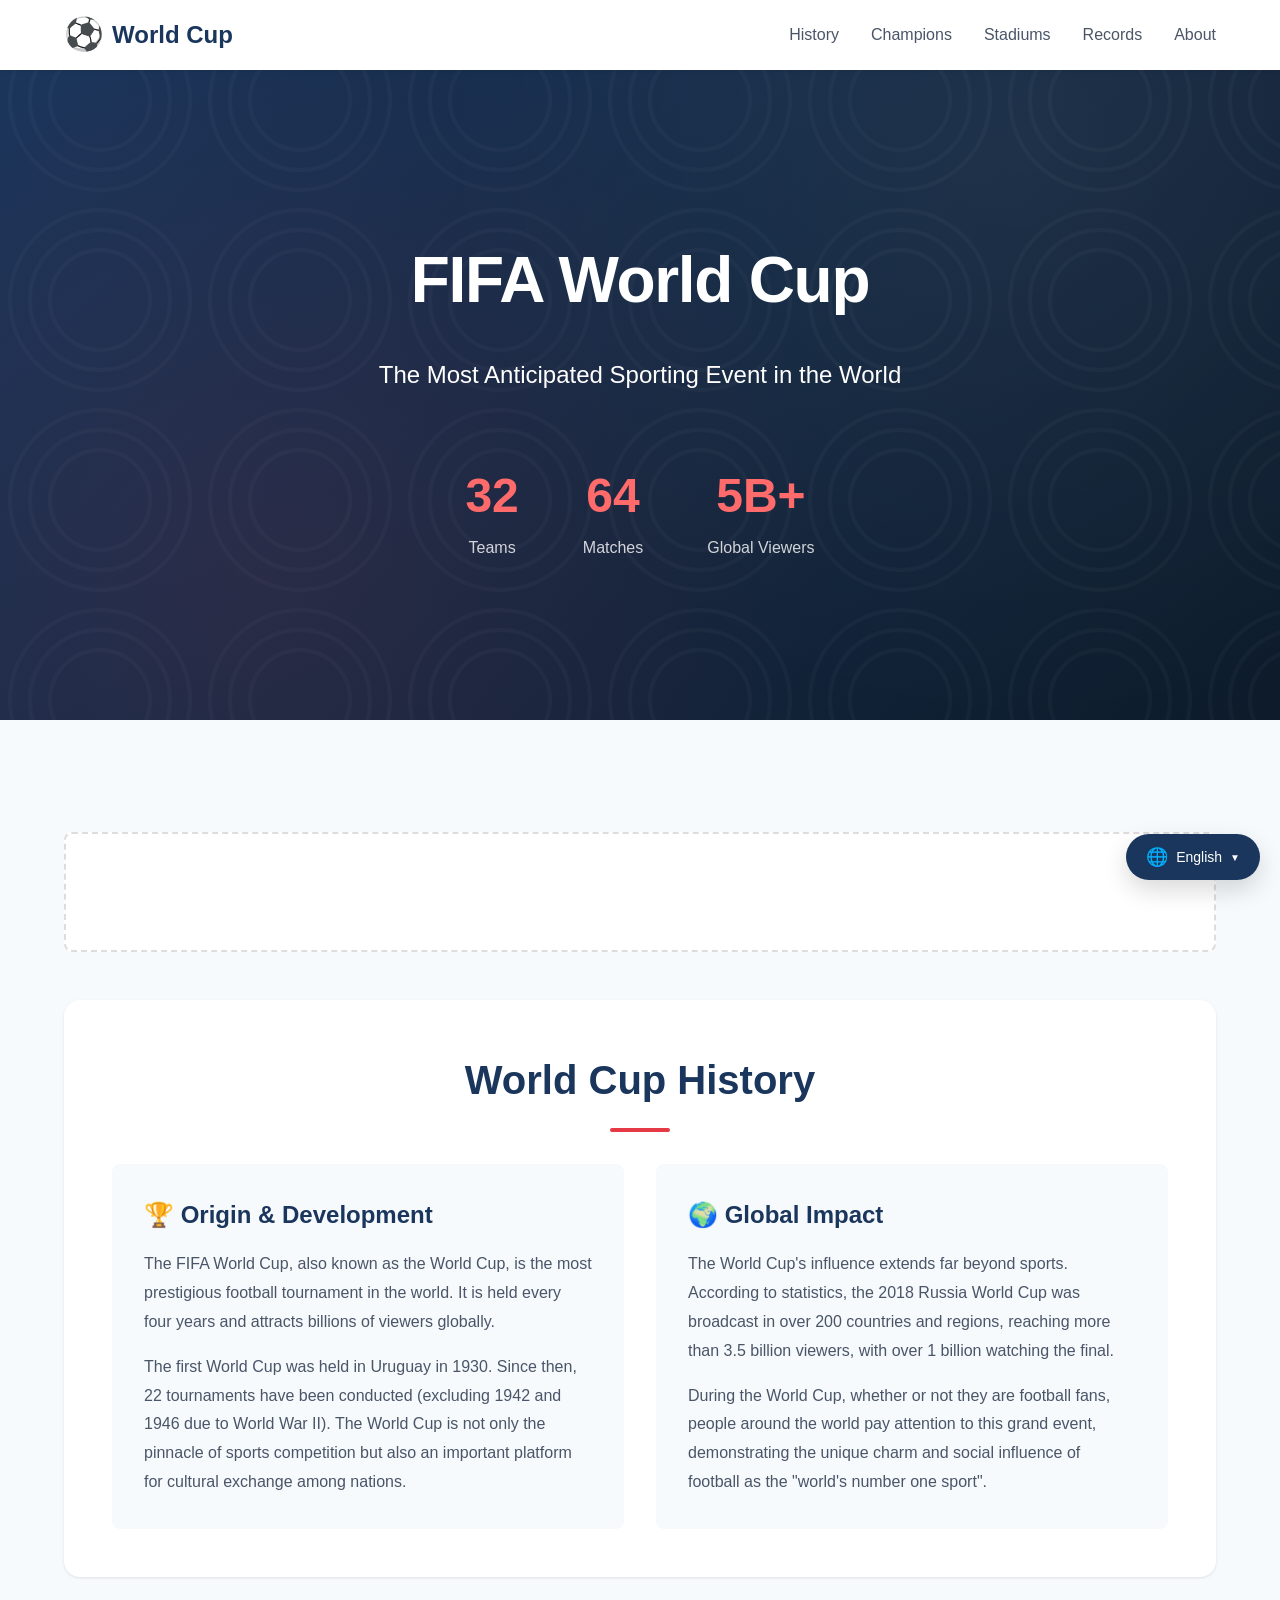
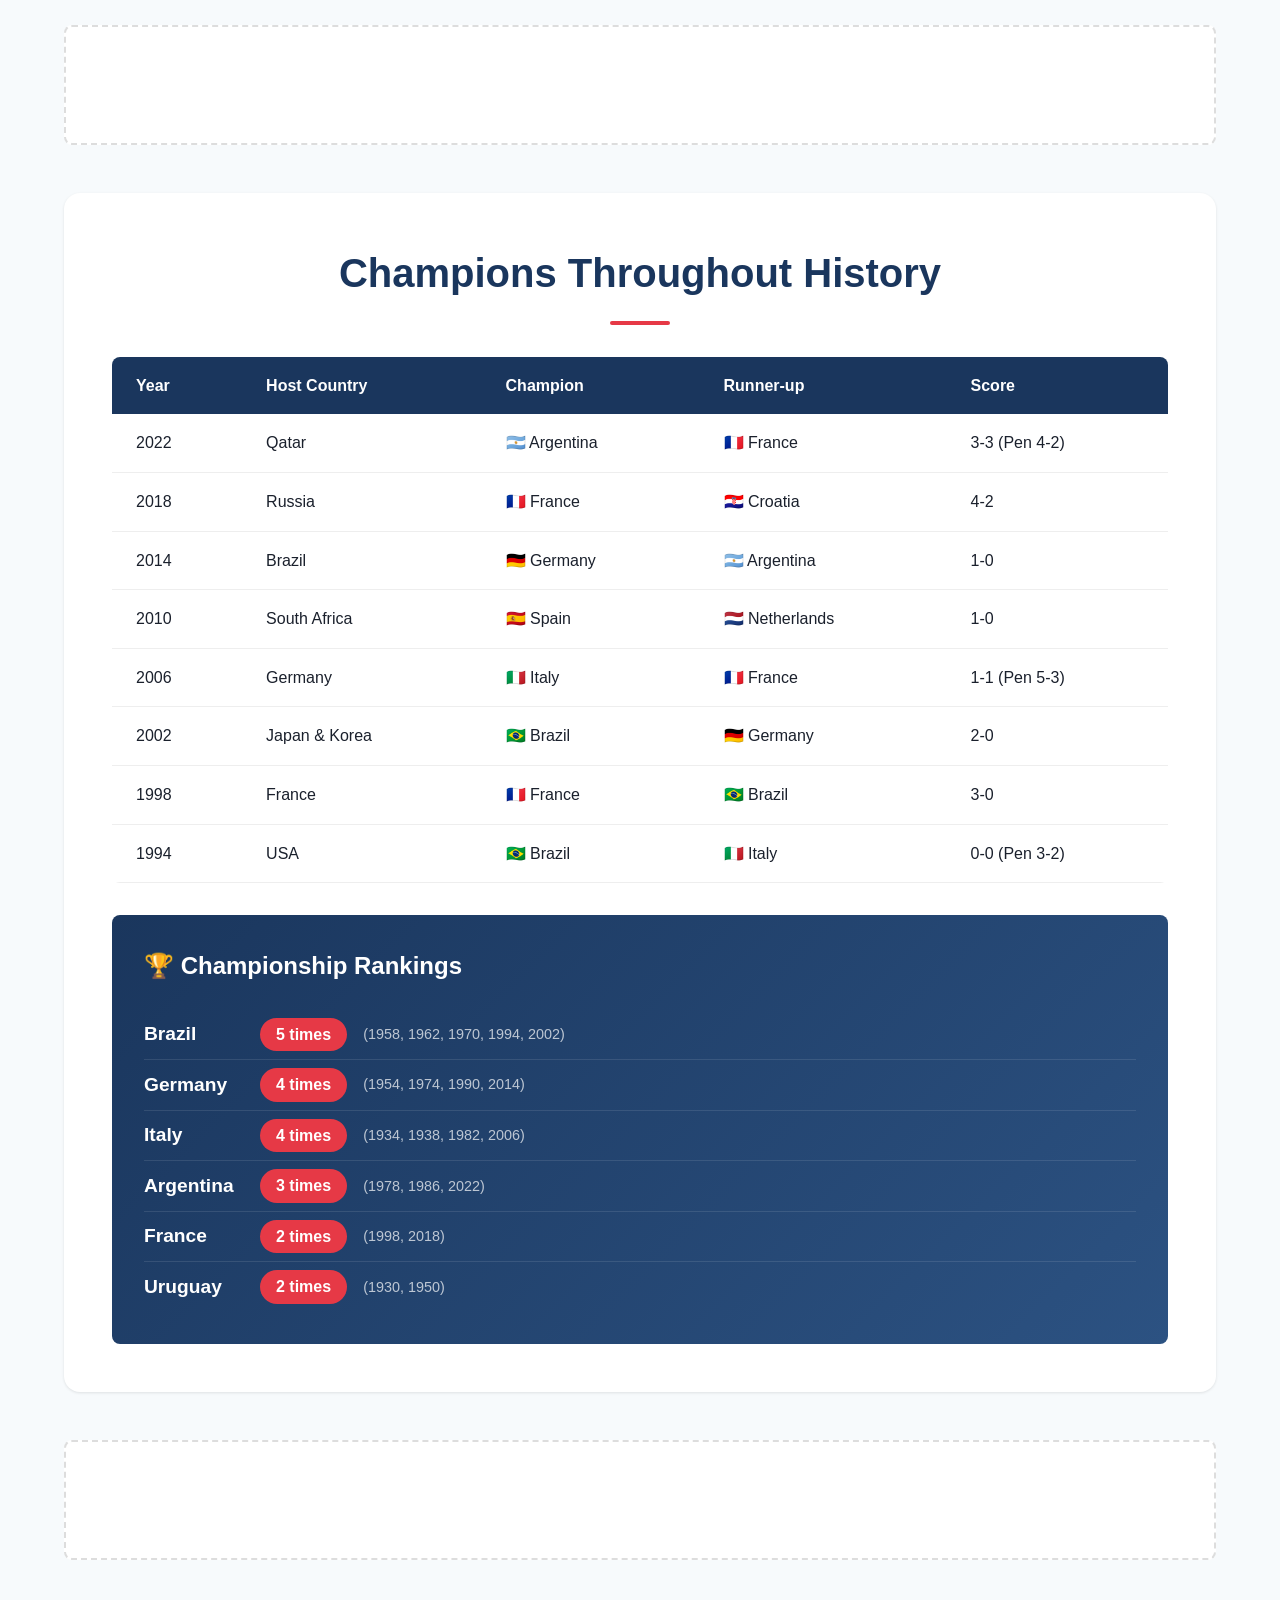
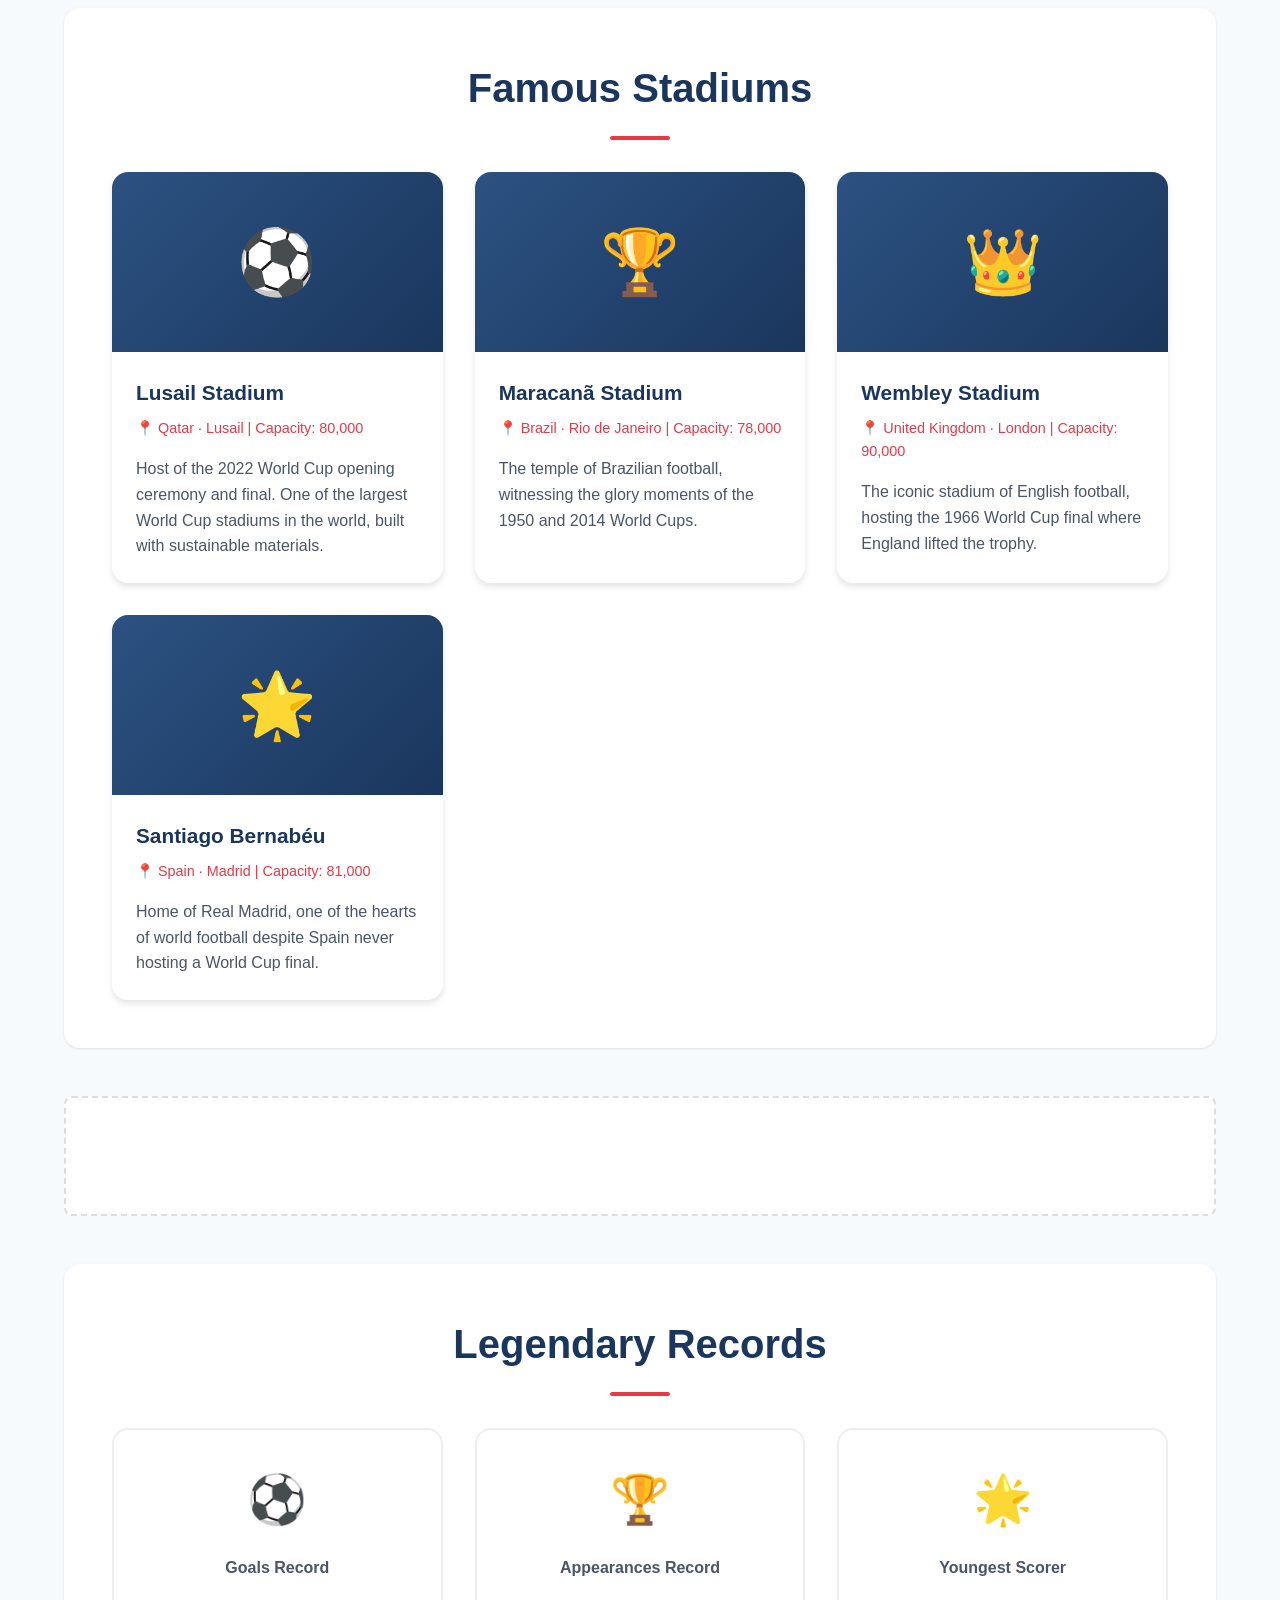
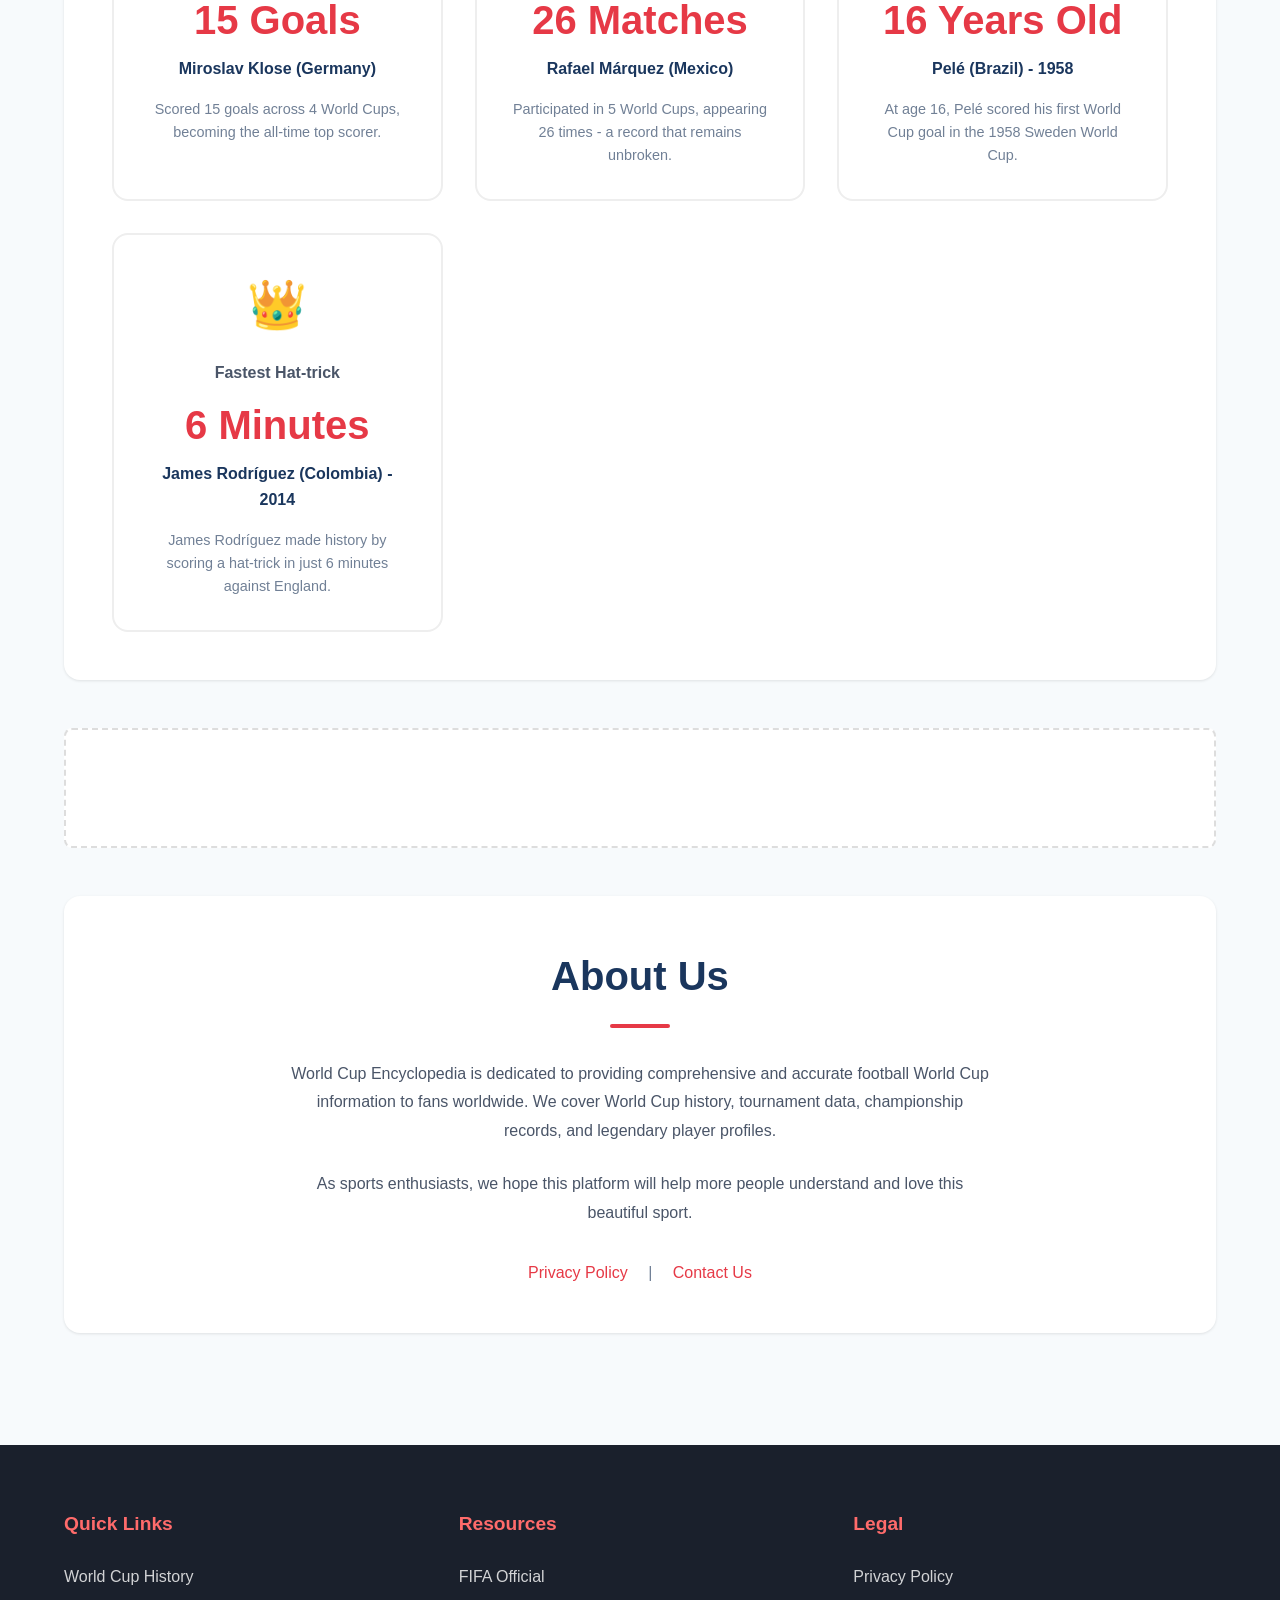
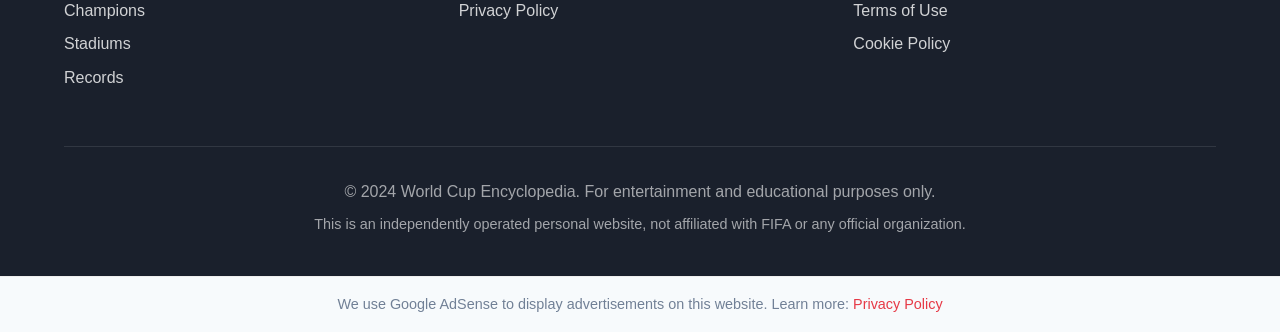
==== commit d665ea0e: "feat: 添加多语言支持（7种语言）并改为英文默认" ====
--- a/index.html
+++ b/index.html
@@ -1,15 +1,15 @@
 <!DOCTYPE html>
-<html lang="zh-CN">
+<html lang="en" dir="ltr">
 <head>
     <meta charset="UTF-8">
     <meta name="viewport" content="width=device-width, initial-scale=1.0">
-    <meta name="description" content="FIFA世界杯是全球最受关注的体育赛事之一。了解世界杯的历史、冠军记录、著名球场和精彩瞬间。">
-    <meta name="keywords" content="世界杯, FIFA, 足球, 足球世界杯, 世界杯历史, 大力神杯">
-    <title>世界杯 | FIFA World Cup - 全球足球盛宴</title>
+    <meta name="description" content="The FIFA World Cup is the most prestigious football tournament in the world. Learn about World Cup history, championship records, famous stadiums, and memorable moments.">
+    <meta name="keywords" content="World Cup, FIFA, Football, Soccer, World Cup History, FIFA World Cup, Trophy">
+    <title>World Cup | FIFA World Cup - The Global Football Celebration</title>
     <link rel="stylesheet" href="/styles/main.css">
     <link rel="canonical" href="https://worldcup-info.example.com/">
     
-    <!-- Google AdSense 代码占位符 - 请替换为您自己的广告位代码 -->
+    <!-- Google AdSense 代码占位符 - Please replace with your own ad code -->
     <!-- 
     <script async src="https://pagead2.googlesyndication.com/pagead/js/adsbygoogle.js?client=ca-pub-XXXXXXXXXXXXXXXX" crossorigin="anonymous"></script>
     -->
@@ -21,15 +21,15 @@
             <div class="container">
                 <a href="/" class="logo">
                     <span class="logo-icon">⚽</span>
-                    <span>世界杯百科</span>
+                    <span>World Cup</span>
                 </a>
-                <button class="mobile-menu-btn" aria-label="菜单">☰</button>
+                <button class="mobile-menu-btn" aria-label="Menu">☰</button>
                 <ul class="nav-links">
-                    <li><a href="#history">历史</a></li>
-                    <li><a href="#champions">冠军</a></li>
-                    <li><a href="#stadiums">球场</a></li>
-                    <li><a href="#records">纪录</a></li>
-                    <li><a href="#about">关于</a></li>
+                    <li><a href="#history">History</a></li>
+                    <li><a href="#champions">Champions</a></li>
+                    <li><a href="#stadiums">Stadiums</a></li>
+                    <li><a href="#records">Records</a></li>
+                    <li><a href="#about">About</a></li>
                 </ul>
             </div>
         </nav>
@@ -39,20 +39,20 @@
     <section class="hero">
         <div class="hero-overlay"></div>
         <div class="container hero-content">
-            <h1 class="hero-title">FIFA 世界杯</h1>
-            <p class="hero-subtitle">全球最受瞩目的体育盛事，足球的巅峰对决</p>
+            <h1 class="hero-title">FIFA World Cup</h1>
+            <p class="hero-subtitle">The Most Anticipated Sporting Event in the World</p>
             <div class="hero-stats">
                 <div class="stat-item">
-                    <span class="stat-number">22</span>
-                    <span class="stat-label">支球队参赛</span>
+                    <span class="stat-number">32</span>
+                    <span class="stat-label">Teams</span>
                 </div>
                 <div class="stat-item">
-                    <span class="stat-number">32</span>
-                    <span class="stat-label">场比赛(决赛圈)</span>
+                    <span class="stat-number">64</span>
+                    <span class="stat-label">Matches</span>
                 </div>
                 <div class="stat-item">
-                    <span class="stat-number">全球</span>
-                    <span class="stat-label">50亿+观众</span>
+                    <span class="stat-number">5B+</span>
+                    <span class="stat-label">Global Viewers</span>
                 </div>
             </div>
         </div>
@@ -62,7 +62,7 @@
         <div class="container">
             <!-- 重要通知区域 - 可放置 AdSense 广告 -->
             <div class="ad-container">
-                <!-- Google AdSense 广告位 - 请替换为您自己的广告位代码 -->
+                <!-- Google AdSense 广告位 - Please replace with your ad code -->
                 <!--
                 <ins class="adsbygoogle"
                      style="display:block"
@@ -75,17 +75,17 @@
 
             <!-- 世界杯历史 -->
             <section id="history" class="content-section">
-                <h2 class="section-title">世界杯历史</h2>
+                <h2 class="section-title">World Cup History</h2>
                 <div class="content-grid">
                     <div class="content-card">
-                        <h3>🏆 起源与发展</h3>
-                        <p>世界杯，全称国际足联世界杯（FIFA World Cup），是世界上最高荣誉、最高规格、最高竞技水平、最具影响力的足球赛事，与奥运会并称为全球体育两大顶级赛事。</p>
-                        <p>第一届世界杯于1930年在乌拉圭举办，至今已举办22届（因二战中断，1942年和1946年停办）。世界杯不仅是体育竞技的巅峰，更是世界各国文化交流的重要平台。</p>
+                        <h3>🏆 Origin & Development</h3>
+                        <p>The FIFA World Cup, also known as the World Cup, is the most prestigious football tournament in the world. It is held every four years and attracts billions of viewers globally.</p>
+                        <p>The first World Cup was held in Uruguay in 1930. Since then, 22 tournaments have been conducted (excluding 1942 and 1946 due to World War II). The World Cup is not only the pinnacle of sports competition but also an important platform for cultural exchange among nations.</p>
                     </div>
                     <div class="content-card">
-                        <h3>🌍 全球影响力</h3>
-                        <p>世界杯的影响力远超体育本身。据统计，2018年俄罗斯世界杯的电视转播覆盖了超过200个国家和地区，收视人次超过35亿，决赛观看人数超过10亿。</p>
-                        <p>世界杯期间，无论是否是足球迷，人们都会关注这项盛事，体现了足球作为"世界第一运动"的独特魅力和社会影响力。</p>
+                        <h3>🌍 Global Impact</h3>
+                        <p>The World Cup's influence extends far beyond sports. According to statistics, the 2018 Russia World Cup was broadcast in over 200 countries and regions, reaching more than 3.5 billion viewers, with over 1 billion watching the final.</p>
+                        <p>During the World Cup, whether or not they are football fans, people around the world pay attention to this grand event, demonstrating the unique charm and social influence of football as the "world's number one sport".</p>
                     </div>
                 </div>
             </section>
@@ -97,88 +97,88 @@
 
             <!-- 历届冠军 -->
             <section id="champions" class="content-section">
-                <h2 class="section-title">历届冠军</h2>
+                <h2 class="section-title">Champions Throughout History</h2>
                 <div class="champions-table">
                     <table>
                         <thead>
                             <tr>
-                                <th>年份</th>
-                                <th>举办国</th>
-                                <th>冠军</th>
-                                <th>亚军</th>
-                                <th>比分</th>
+                                <th>Year</th>
+                                <th>Host Country</th>
+                                <th>Champion</th>
+                                <th>Runner-up</th>
+                                <th>Score</th>
                             </tr>
                         </thead>
                         <tbody>
                             <tr>
                                 <td>2022</td>
-                                <td>卡塔尔</td>
-                                <td>🇦🇷 阿根廷</td>
-                                <td>🇫🇷 法国</td>
-                                <td>3-3 (点球4-2)</td>
+                                <td>Qatar</td>
+                                <td>🇦🇷 Argentina</td>
+                                <td>🇫🇷 France</td>
+                                <td>3-3 (Pen 4-2)</td>
                             </tr>
                             <tr>
                                 <td>2018</td>
-                                <td>俄罗斯</td>
-                                <td>🇫🇷 法国</td>
-                                <td>🇭🇷 克罗地亚</td>
+                                <td>Russia</td>
+                                <td>🇫🇷 France</td>
+                                <td>🇭🇷 Croatia</td>
                                 <td>4-2</td>
                             </tr>
                             <tr>
                                 <td>2014</td>
-                                <td>巴西</td>
-                                <td>🇩🇪 德国</td>
-                                <td>🇦🇷 阿根廷</td>
+                                <td>Brazil</td>
+                                <td>🇩🇪 Germany</td>
+                                <td>🇦🇷 Argentina</td>
                                 <td>1-0</td>
                             </tr>
                             <tr>
                                 <td>2010</td>
-                                <td>南非</td>
-                                <td>🇪🇸 西班牙</td>
-                                <td>🇳🇱 荷兰</td>
+                                <td>South Africa</td>
+                                <td>🇪🇸 Spain</td>
+                                <td>🇳🇱 Netherlands</td>
                                 <td>1-0</td>
                             </tr>
                             <tr>
                                 <td>2006</td>
-                                <td>德国</td>
-                                <td>🇮🇹 意大利</td>
-                                <td>🇫🇷 法国</td>
-                                <td>1-1 (点球5-3)</td>
+                                <td>Germany</td>
+                                <td>🇮🇹 Italy</td>
+                                <td>🇫🇷 France</td>
+                                <td>1-1 (Pen 5-3)</td>
                             </tr>
                             <tr>
                                 <td>2002</td>
-                                <td>韩日</td>
-                                <td>🇧🇷 巴西</td>
-                                <td>🇩🇪 德国</td>
+                                <td>Japan & Korea</td>
+                                <td>🇧🇷 Brazil</td>
+                                <td>🇩🇪 Germany</td>
                                 <td>2-0</td>
                             </tr>
                             <tr>
                                 <td>1998</td>
-                                <td>法国</td>
-                                <td>🇫🇷 法国</td>
-                                <td>🇧🇷 巴西</td>
+                                <td>France</td>
+                                <td>🇫🇷 France</td>
+                                <td>🇧🇷 Brazil</td>
                                 <td>3-0</td>
                             </tr>
                             <tr>
                                 <td>1994</td>
-                                <td>美国</td>
-                                <td>🇧🇷 巴西</td>
-                                <td>🇮🇹 意大利</td>
-                                <td>0-0 (点球3-2)</td>
+                                <td>USA</td>
+                                <td>🇧🇷 Brazil</td>
+                                <td>🇮🇹 Italy</td>
+                                <td>0-0 (Pen 3-2)</td>
                             </tr>
                         </tbody>
                     </table>
                 </div>
                 <div class="champions-highlight">
                     <div class="highlight-card">
-                        <h4>🏆 夺冠次数排行</h4>
+                        <h4>🏆 Championship Rankings</h4>
                         <ol class="champions-list">
-                            <li><span class="country">巴西</span> <span class="count">5次</span> <span class="years">(1958, 1962, 1970, 1994, 2002)</span></li>
-                            <li><span class="country">德国</span> <span class="count">4次</span> <span class="years">(1954, 1974, 1990, 2014)</span></li>
-                            <li><span class="country">意大利</span> <span class="count">4次</span> <span class="years">(1934, 1938, 1982, 2006)</span></li>
-                            <li><span class="country">阿根廷</span> <span class="count">3次</span> <span class="years">(1978, 1986, 2022)</span></li>
-                            <li><span class="country">法国</span> <span class="count">2次</span> <span class="years">(1998, 2018)</span></li>
-                            <li><span class="country">乌拉圭</span> <span class="count">2次</span> <span class="years">(1930, 1950)</span></li>
+                            <li><span class="country">Brazil</span> <span class="count">5 times</span> <span class="years">(1958, 1962, 1970, 1994, 2002)</span></li>
+                            <li><span class="country">Germany</span> <span class="count">4 times</span> <span class="years">(1954, 1974, 1990, 2014)</span></li>
+                            <li><span class="country">Italy</span> <span class="count">4 times</span> <span class="years">(1934, 1938, 1982, 2006)</span></li>
+                            <li><span class="country">Argentina</span> <span class="count">3 times</span> <span class="years">(1978, 1986, 2022)</span></li>
+                            <li><span class="country">France</span> <span class="count">2 times</span> <span class="years">(1998, 2018)</span></li>
+                            <li><span class="country">Uruguay</span> <span class="count">2 times</span> <span class="years">(1930, 1950)</span></li>
                         </ol>
                     </div>
                 </div>
@@ -191,38 +191,38 @@
 
             <!-- 著名球场 -->
             <section id="stadiums" class="content-section">
-                <h2 class="section-title">著名球场</h2>
+                <h2 class="section-title">Famous Stadiums</h2>
                 <div class="stadiums-grid">
                     <article class="stadium-card">
                         <div class="stadium-image stadium-1"></div>
                         <div class="stadium-info">
-                            <h3>卢塞尔体育场</h3>
-                            <p class="stadium-location">📍 卡塔尔·卢塞尔 | 容量：80,000人</p>
-                            <p>2022年世界杯开幕式和决赛场地，是目前世界上规模最大的世界杯球场之一。采用可持续建筑材料建造，体现了绿色环保理念。</p>
+                            <h3>Lusail Stadium</h3>
+                            <p class="stadium-location">📍 Qatar · Lusail | Capacity: 80,000</p>
+                            <p>Host of the 2022 World Cup opening ceremony and final. One of the largest World Cup stadiums in the world, built with sustainable materials.</p>
                         </div>
                     </article>
                     <article class="stadium-card">
                         <div class="stadium-image stadium-2"></div>
                         <div class="stadium-info">
-                            <h3>马拉卡纳体育场</h3>
-                            <p class="stadium-location">📍 巴西·里约热内卢 | 容量：78,000人</p>
-                            <p>巴西足球的圣殿，见证了1950年和2014年两届世界杯的辉煌时刻。2014年翻新后成为现代化场馆。</p>
+                            <h3>Maracanã Stadium</h3>
+                            <p class="stadium-location">📍 Brazil · Rio de Janeiro | Capacity: 78,000</p>
+                            <p>The temple of Brazilian football, witnessing the glory moments of the 1950 and 2014 World Cups.</p>
                         </div>
                     </article>
                     <article class="stadium-card">
                         <div class="stadium-image stadium-3"></div>
                         <div class="stadium-info">
-                            <h3>温布利球场</h3>
-                            <p class="stadium-location">📍 英国·伦敦 | 容量：90,000人</p>
-                            <p>英格兰足球的标志性场馆，承办了1966年世界杯决赛，见证英格兰捧起大力神杯的历史时刻。</p>
+                            <h3>Wembley Stadium</h3>
+                            <p class="stadium-location">📍 United Kingdom · London | Capacity: 90,000</p>
+                            <p>The iconic stadium of English football, hosting the 1966 World Cup final where England lifted the trophy.</p>
                         </div>
                     </article>
                     <article class="stadium-card">
                         <div class="stadium-image stadium-4"></div>
                         <div class="stadium-info">
-                            <h3>伯纳乌球场</h3>
-                            <p class="stadium-location">📍 西班牙·马德里 | 容量：81,000人</p>
-                            <p>皇家马德里的主场，虽然西班牙从未举办过世界杯决赛，但这里是世界足球的心脏之一。</p>
+                            <h3>Santiago Bernabéu</h3>
+                            <p class="stadium-location">📍 Spain · Madrid | Capacity: 81,000</p>
+                            <p>Home of Real Madrid, one of the hearts of world football despite Spain never hosting a World Cup final.</p>
                         </div>
                     </article>
                 </div>
@@ -235,42 +235,42 @@
 
             <!-- 世界纪录 -->
             <section id="records" class="content-section">
-                <h2 class="section-title">传奇纪录</h2>
+                <h2 class="section-title">Legendary Records</h2>
                 <div class="records-grid">
                     <div class="record-card">
                         <div class="record-icon">⚽</div>
                         <div class="record-content">
-                            <h3>进球纪录</h3>
-                            <p class="record-stat">15球</p>
-                            <p class="record-holder">克洛泽 (德国)</p>
-                            <p class="record-desc">四届世界杯共打进15球，成为世界杯历史最佳射手。</p>
+                            <h3>Goals Record</h3>
+                            <p class="record-stat">15 Goals</p>
+                            <p class="record-holder">Miroslav Klose (Germany)</p>
+                            <p class="record-desc">Scored 15 goals across 4 World Cups, becoming the all-time top scorer.</p>
                         </div>
                     </div>
                     <div class="record-card">
                         <div class="record-icon">🏆</div>
                         <div class="record-content">
-                            <h3>出场纪录</h3>
-                            <p class="record-stat">26场</p>
-                            <p class="record-holder">拉法埃尔·马克斯 (墨西哥)</p>
-                            <p class="record-desc">参加了5届世界杯，出场26次，这一纪录至今无人打破。</p>
+                            <h3>Appearances Record</h3>
+                            <p class="record-stat">26 Matches</p>
+                            <p class="record-holder">Rafael Márquez (Mexico)</p>
+                            <p class="record-desc">Participated in 5 World Cups, appearing 26 times - a record that remains unbroken.</p>
                         </div>
                     </div>
                     <div class="record-card">
                         <div class="record-icon">🌟</div>
                         <div class="record-content">
-                            <h3>最年轻进球</h3>
-                            <p class="record-stat">16岁</p>
-                            <p class="record-holder">贝利 (巴西) - 1958年</p>
-                            <p class="record-desc">1958年瑞典世界杯，16岁的贝利打入世界杯处子球。</p>
+                            <h3>Youngest Scorer</h3>
+                            <p class="record-stat">16 Years Old</p>
+                            <p class="record-holder">Pelé (Brazil) - 1958</p>
+                            <p class="record-desc">At age 16, Pelé scored his first World Cup goal in the 1958 Sweden World Cup.</p>
                         </div>
                     </div>
                     <div class="record-card">
                         <div class="record-icon">👑</div>
                         <div class="record-content">
-                            <h3>最快帽子戏法</h3>
-                            <p class="record-stat">6分钟</p>
-                            <p class="record-holder">哈梅斯·罗德里格斯 (哥伦比亚) - 2014年</p>
-                            <p class="record-desc">2014年世界杯，J罗在对阵英格兰的比赛中创造历史。</p>
+                            <h3>Fastest Hat-trick</h3>
+                            <p class="record-stat">6 Minutes</p>
+                            <p class="record-holder">James Rodríguez (Colombia) - 2014</p>
+                            <p class="record-desc">James Rodríguez made history by scoring a hat-trick in just 6 minutes against England.</p>
                         </div>
                     </div>
                 </div>
@@ -283,14 +283,14 @@
 
             <!-- 关于我们 -->
             <section id="about" class="content-section about-section">
-                <h2 class="section-title">关于本站</h2>
+                <h2 class="section-title">About Us</h2>
                 <div class="about-content">
-                    <p>世界杯百科致力于为球迷提供最全面、最准确的足球世界杯资讯。我们涵盖世界杯历史、历届赛事数据、冠军记录、著名球星介绍等内容。</p>
-                    <p>作为体育爱好者，我们希望通过这个平台，让更多人了解和热爱足球这项美丽的运动。</p>
+                    <p>World Cup Encyclopedia is dedicated to providing comprehensive and accurate football World Cup information to fans worldwide. We cover World Cup history, tournament data, championship records, and legendary player profiles.</p>
+                    <p>As sports enthusiasts, we hope this platform will help more people understand and love this beautiful sport.</p>
                     <div class="about-links">
-                        <a href="/privacy.html" class="about-link">隐私政策</a>
+                        <a href="/privacy.html" class="about-link">Privacy Policy</a>
                         <span class="separator">|</span>
-                        <a href="mailto:contact@worldcup-info.example.com" class="about-link">联系我们</a>
+                        <a href="mailto:contact@worldcup-info.example.com" class="about-link">Contact Us</a>
                     </div>
                 </div>
             </section>
@@ -302,42 +302,45 @@
         <div class="container">
             <div class="footer-content">
                 <div class="footer-section">
-                    <h4>快速链接</h4>
+                    <h4>Quick Links</h4>
                     <ul>
-                        <li><a href="#history">世界杯历史</a></li>
-                        <li><a href="#champions">历届冠军</a></li>
-                        <li><a href="#stadiums">著名球场</a></li>
-                        <li><a href="#records">世界纪录</a></li>
+                        <li><a href="#history">World Cup History</a></li>
+                        <li><a href="#champions">Champions</a></li>
+                        <li><a href="#stadiums">Stadiums</a></li>
+                        <li><a href="#records">Records</a></li>
                     </ul>
                 </div>
                 <div class="footer-section">
-                    <h4>相关资源</h4>
+                    <h4>Resources</h4>
                     <ul>
-                        <li><a href="https://www.fifa.com/worldcup" target="_blank" rel="noopener">FIFA官网</a></li>
-                        <li><a href="/privacy.html">隐私政策</a></li>
+                        <li><a href="https://www.fifa.com/worldcup" target="_blank" rel="noopener">FIFA Official</a></li>
+                        <li><a href="/privacy.html">Privacy Policy</a></li>
                     </ul>
                 </div>
                 <div class="footer-section">
-                    <h4>法律信息</h4>
+                    <h4>Legal</h4>
                     <ul>
-                        <li><a href="/privacy.html">隐私政策</a></li>
-                        <li><a href="/privacy.html">使用条款</a></li>
-                        <li><a href="/privacy.html">Cookie政策</a></li>
+                        <li><a href="/privacy.html">Privacy Policy</a></li>
+                        <li><a href="/privacy.html">Terms of Use</a></li>
+                        <li><a href="/privacy.html">Cookie Policy</a></li>
                     </ul>
                 </div>
             </div>
             <div class="footer-bottom">
-                <p>&copy; 2024 世界杯百科. 内容仅供娱乐和学习目的使用。</p>
-                <p class="disclaimer">本站为独立运营的个人网站，与FIFA及任何官方机构无关。</p>
+                <p>© 2024 World Cup Encyclopedia. For entertainment and educational purposes only.</p>
+                <p class="disclaimer">This is an independently operated personal website, not affiliated with FIFA or any official organization.</p>
             </div>
         </div>
     </footer>
 
     <!-- 隐私政策链接（AdSense 要求） -->
     <div class="ad-sense-notice">
-        <p>我们使用 Google AdSense 在网站上展示广告。了解更多：<a href="/privacy.html" target="_blank">隐私政策</a></p>
+        <p>We use Google AdSense to display advertisements on this website. Learn more: <a href="/privacy.html" target="_blank">Privacy Policy</a></p>
     </div>
 
+    <!-- 多语言脚本 -->
+    <script src="/js/i18n.js"></script>
+    
     <script>
         // 平滑滚动
         document.querySelectorAll('a[href^="#"]').forEach(anchor => {
--- a/styles/main.css
+++ b/styles/main.css
@@ -846,3 +846,245 @@
         font-size: 2rem;
     }
 }
+
+/* ========================================
+   语言切换器样式 / Language Switcher Styles
+   ======================================== */
+
+.lang-switcher {
+    position: fixed;
+    bottom: 20px;
+    right: 20px;
+    z-index: 9999;
+    font-family: inherit;
+}
+
+[dir="rtl"] .lang-switcher {
+    right: auto;
+    left: 20px;
+}
+
+.lang-btn {
+    display: flex;
+    align-items: center;
+    gap: 8px;
+    padding: 12px 20px;
+    background: var(--primary);
+    color: white;
+    border: none;
+    border-radius: 50px;
+    cursor: pointer;
+    font-size: 14px;
+    font-weight: 500;
+    box-shadow: var(--shadow-lg);
+    transition: var(--transition);
+}
+
+.lang-btn:hover {
+    background: var(--primary-light);
+    transform: translateY(-2px);
+}
+
+.lang-icon {
+    font-size: 18px;
+}
+
+.lang-arrow {
+    font-size: 10px;
+    transition: transform 0.3s;
+}
+
+.lang-dropdown {
+    position: absolute;
+    bottom: 100%;
+    right: 0;
+    margin-bottom: 10px;
+    background: white;
+    border-radius: var(--radius-md);
+    box-shadow: var(--shadow-lg);
+    overflow: hidden;
+    opacity: 0;
+    visibility: hidden;
+    transform: translateY(10px);
+    transition: all 0.3s ease;
+    min-width: 160px;
+}
+
+[dir="rtl"] .lang-dropdown {
+    right: auto;
+    left: 0;
+}
+
+.lang-dropdown.show {
+    opacity: 1;
+    visibility: visible;
+    transform: translateY(0);
+}
+
+.lang-option {
+    display: block;
+    width: 100%;
+    padding: 12px 20px;
+    background: none;
+    border: none;
+    text-align: left;
+    cursor: pointer;
+    font-size: 14px;
+    color: var(--text-primary);
+    transition: background 0.2s;
+}
+
+[dir="rtl"] .lang-option {
+    text-align: right;
+}
+
+.lang-option:hover {
+    background: var(--background-alt);
+}
+
+.lang-option.active {
+    background: var(--primary);
+    color: white;
+}
+
+/* ========================================
+   RTL 支持 / RTL Support
+   ======================================== */
+
+body.rtl {
+    direction: rtl;
+    text-align: right;
+}
+
+body.rtl .nav-links {
+    flex-direction: row-reverse;
+}
+
+body.rtl .hero-stats {
+    flex-direction: row-reverse;
+}
+
+body.rtl .content-grid {
+    direction: rtl;
+}
+
+body.rtl .stadiums-grid {
+    direction: rtl;
+}
+
+body.rtl .records-grid {
+    direction: rtl;
+}
+
+body.rtl .footer-content {
+    direction: rtl;
+}
+
+body.rtl .footer-section ul {
+    padding-right: 0;
+    padding-left: var(--spacing-lg);
+}
+
+body.rtl .champions-list {
+    padding-right: var(--spacing-xl);
+}
+
+body.rtl .champions-list li {
+    flex-direction: row-reverse;
+}
+
+body.rtl .stat-item {
+    text-align: center;
+}
+
+body.rtl .about-links {
+    direction: rtl;
+}
+
+body.rtl .about-link:first-child {
+    margin-left: var(--spacing-md);
+    margin-right: 0;
+}
+
+body.rtl .footer-section a::before {
+    content: '→ ';
+}
+
+body.rtl .footer-section a::before {
+    content: none;
+}
+
+body.rtl .footer-section li {
+    direction: rtl;
+}
+
+/* 阿拉伯语字体优化 */
+html[lang="ar"] body,
+html[lang="ar"] .content-card p,
+html[lang="ar"] .stadium-info p,
+html[lang="ar"] .record-desc,
+html[lang="ar"] .about-content p,
+html[lang="ar"] .privacy-section p,
+html[lang="ar"] .privacy-section li {
+    font-family: 'Segoe UI', 'Arial', 'Tahoma', sans-serif;
+    line-height: 2;
+}
+
+/* 日语字体优化 */
+html[lang="ja"] body,
+html[lang="ja"] .content-card p,
+html[lang="ja"] .stadium-info p,
+html[lang="ja"] .record-desc,
+html[lang="ja"] .about-content p,
+html[lang="ja"] .privacy-section p,
+html[lang="ja"] .privacy-section li {
+    font-family: 'Hiragino Sans', 'Hiragino Kaku Gothic ProN', 'Yu Gothic', 'Meiryo', sans-serif;
+}
+
+/* 韩语字体优化 */
+html[lang="ko"] body,
+html[lang="ko"] .content-card p,
+html[lang="ko"] .stadium-info p,
+html[lang="ko"] .record-desc,
+html[lang="ko"] .about-content p,
+html[lang="ko"] .privacy-section p,
+html[lang="ko"] .privacy-section li {
+    font-family: 'Malgun Gothic', 'Apple SD Gothic Neo', 'Nanum Gothic', sans-serif;
+}
+
+/* 中文字体优化 */
+html[lang="zh"] body,
+html[lang="zh"] .content-card p,
+html[lang="zh"] .stadium-info p,
+html[lang="zh"] .record-desc,
+html[lang="zh"] .about-content p,
+html[lang="zh"] .privacy-section p,
+html[lang="zh"] .privacy-section li {
+    font-family: 'PingFang SC', 'Microsoft YaHei', 'Hiragino Sans GB', 'WenQuanYi Micro Hei', sans-serif;
+}
+
+/* 响应式语言切换器 */
+@media (max-width: 768px) {
+    .lang-switcher {
+        bottom: 15px;
+        right: 15px;
+    }
+    
+    [dir="rtl"] .lang-switcher {
+        left: 15px;
+    }
+    
+    .lang-btn {
+        padding: 10px 16px;
+        font-size: 13px;
+    }
+    
+    .lang-dropdown {
+        min-width: 140px;
+    }
+    
+    .lang-option {
+        padding: 10px 16px;
+        font-size: 13px;
+    }
+}
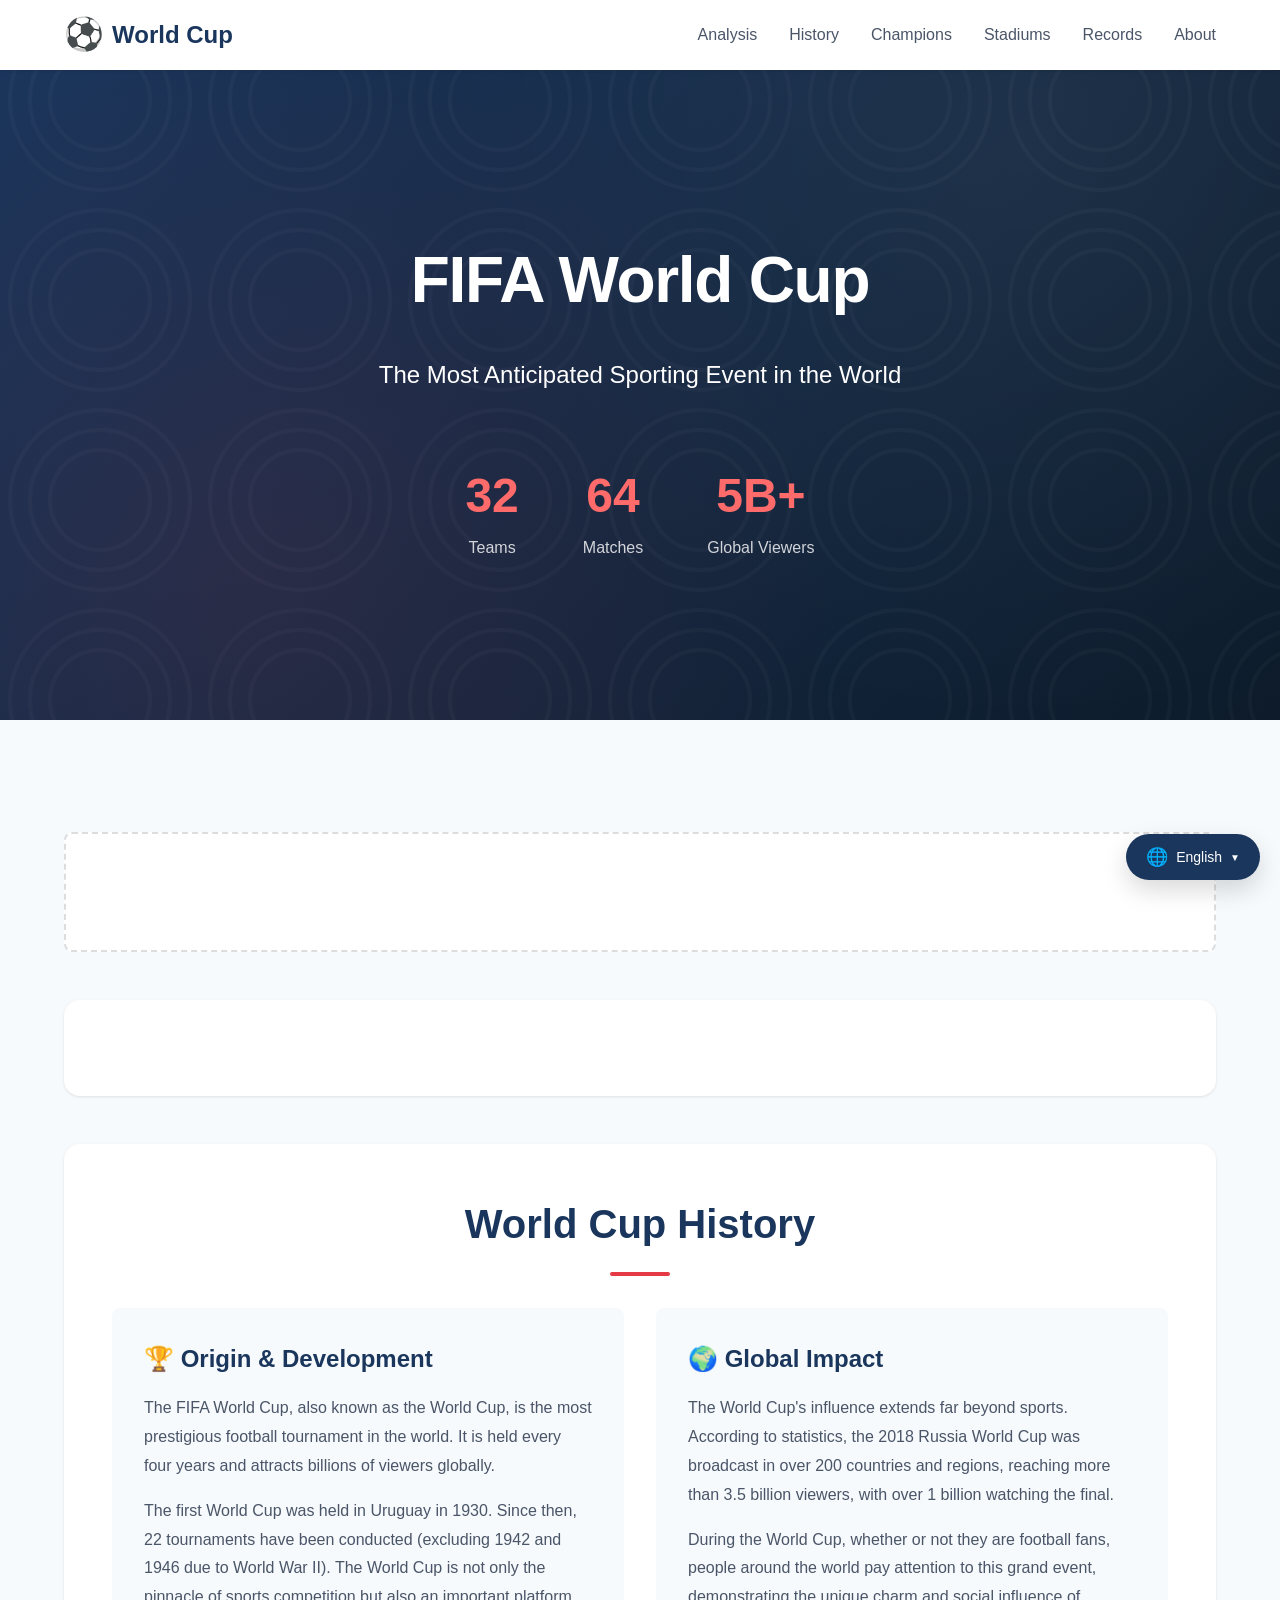
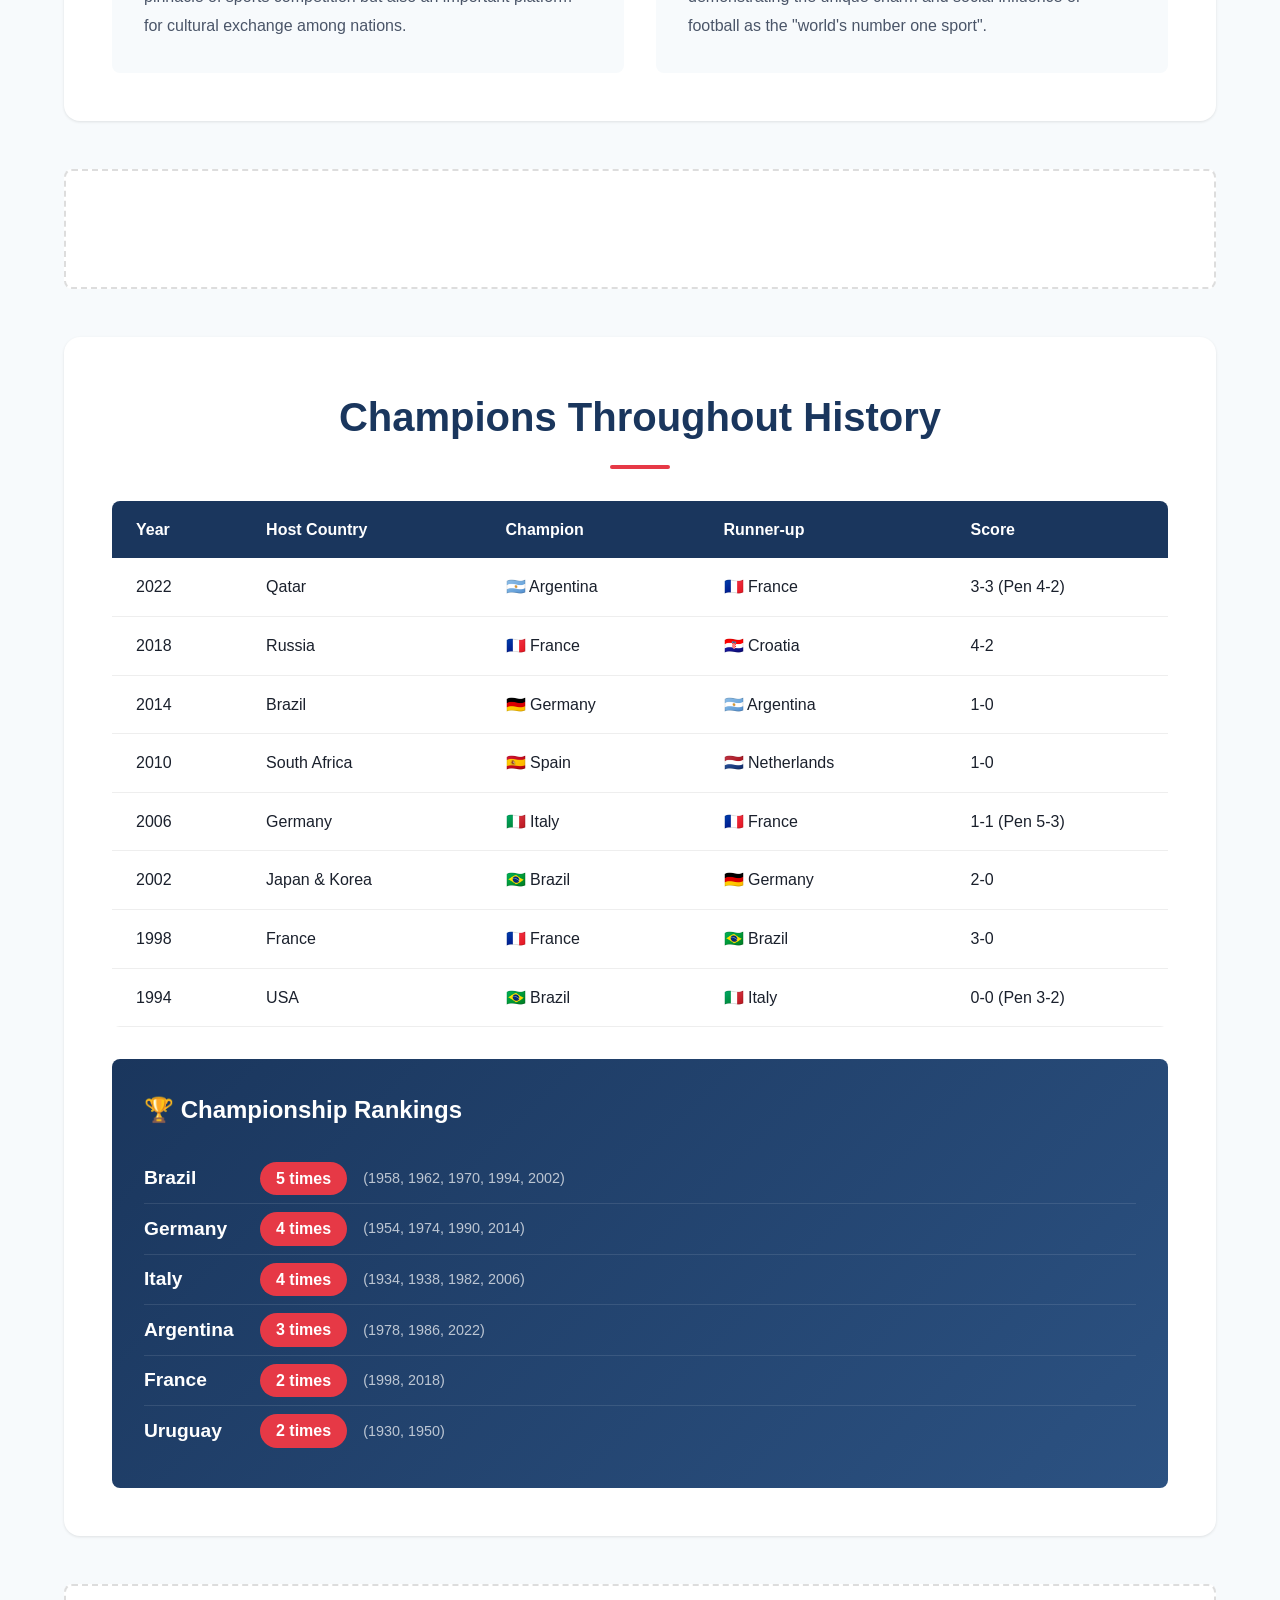
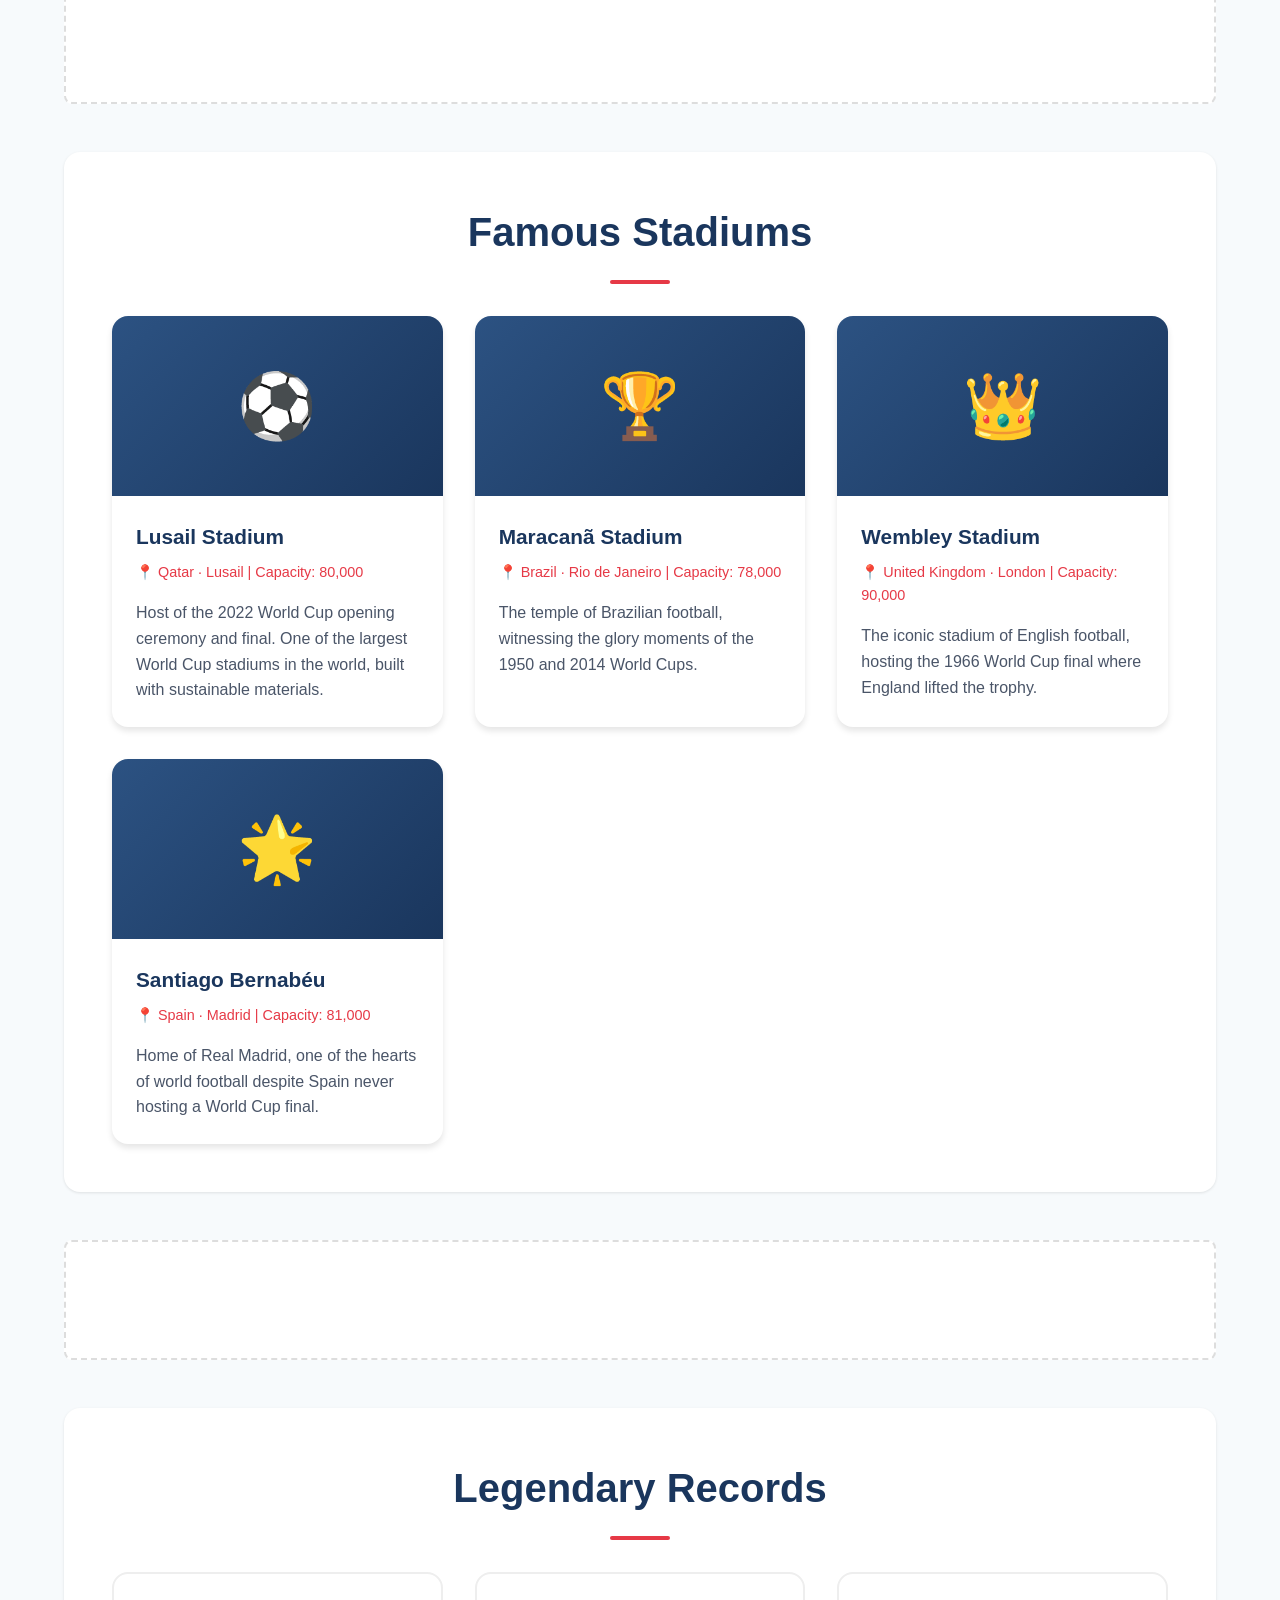
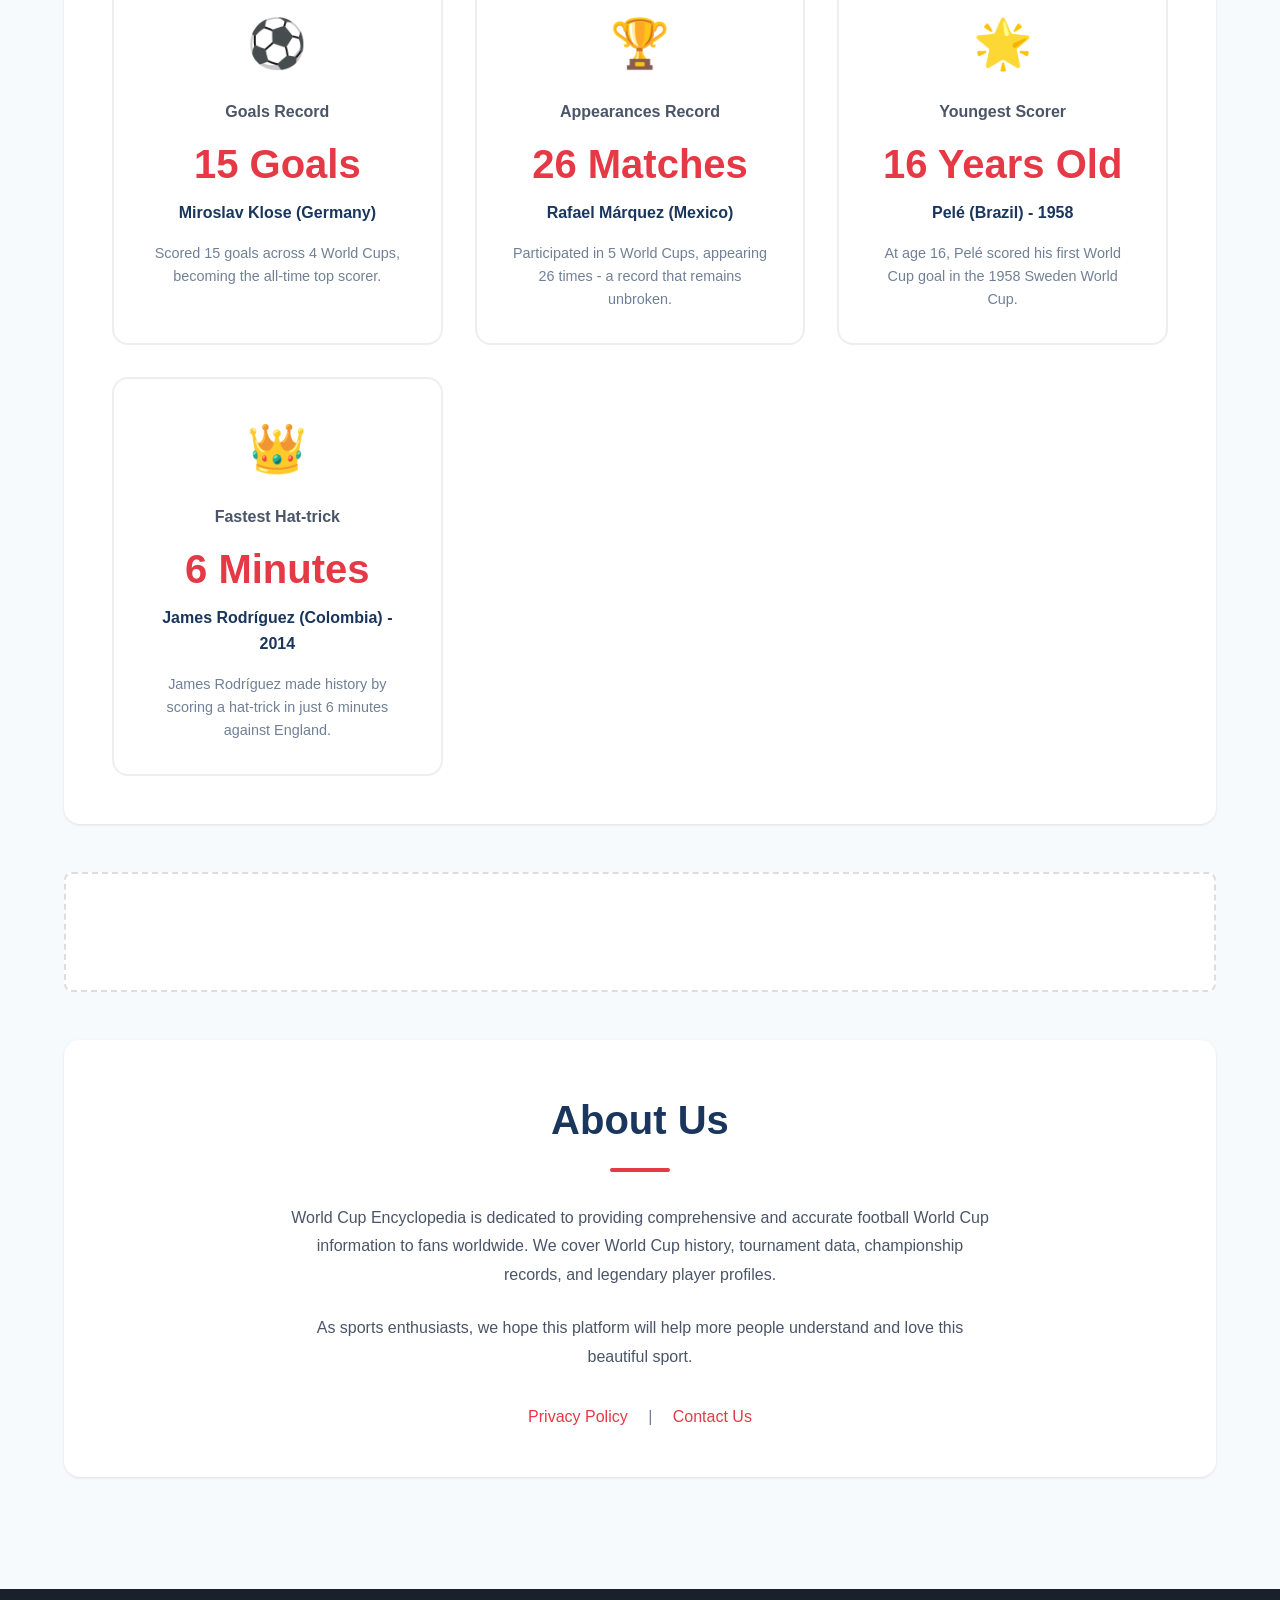
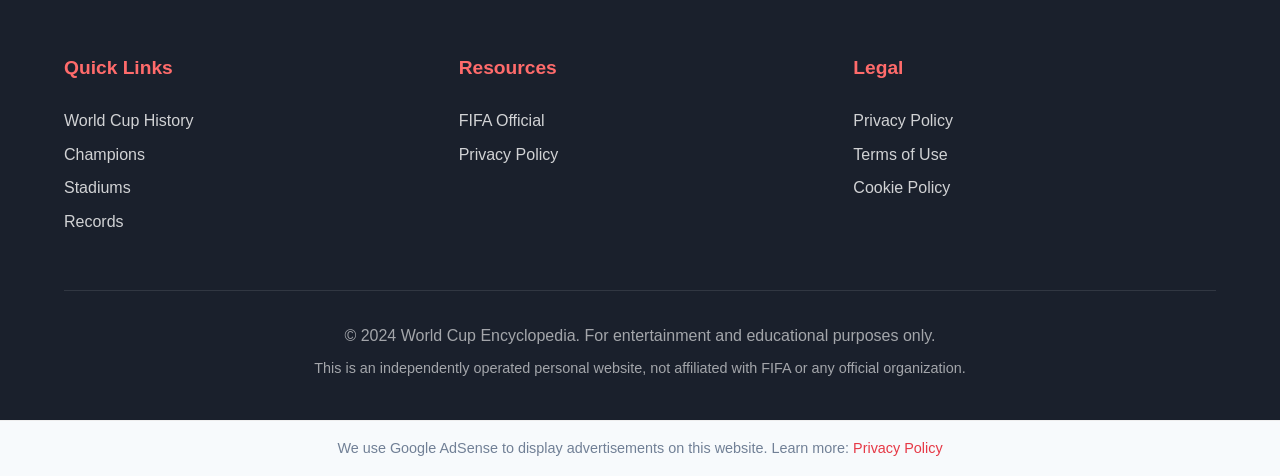
==== commit 566d37d8: "feat: 添加2026世界杯32支球队分析，含评分和预测" ====
--- a/index.html
+++ b/index.html
@@ -25,6 +25,7 @@
                 </a>
                 <button class="mobile-menu-btn" aria-label="Menu">☰</button>
                 <ul class="nav-links">
+                    <li><a href="#analysis">Analysis</a></li>
                     <li><a href="#history">History</a></li>
                     <li><a href="#champions">Champions</a></li>
                     <li><a href="#stadiums">Stadiums</a></li>
@@ -72,6 +73,13 @@
                      data-full-width-responsive="true"></ins>
                 -->
             </div>
+
+            <!-- 2026世界杯球队分析 -->
+            <section id="analysis" class="content-section analysis-section">
+                <div id="teams-analysis">
+                    <!-- 由 teams-analysis.js 动态渲染 -->
+                </div>
+            </section>
 
             <!-- 世界杯历史 -->
             <section id="history" class="content-section">
@@ -340,6 +348,8 @@
 
     <!-- 多语言脚本 -->
     <script src="/js/i18n.js"></script>
+    <!-- 球队分析脚本 -->
+    <script src="/js/teams-analysis.js"></script>
     
     <script>
         // 平滑滚动
--- a/styles/main.css
+++ b/styles/main.css
@@ -1088,3 +1088,378 @@
         font-size: 13px;
     }
 }
+
+/* ========================================
+   2026世界杯球队分析样式
+   2026 World Cup Team Analysis Styles
+   ======================================== */
+
+/* 分析页面头部 */
+.analysis-header {
+    text-align: center;
+    margin-bottom: var(--spacing-2xl);
+}
+
+.analysis-subtitle {
+    color: var(--text-secondary);
+    font-size: 1.1rem;
+    margin-top: var(--spacing-sm);
+}
+
+.analysis-host {
+    color: var(--accent);
+    font-weight: 600;
+    margin-top: var(--spacing-sm);
+}
+
+.analysis-intro {
+    color: var(--text-secondary);
+    max-width: 800px;
+    margin: var(--spacing-lg) auto 0;
+    line-height: 1.8;
+}
+
+/* 筛选器 */
+.analysis-filters {
+    display: flex;
+    justify-content: center;
+    gap: var(--spacing-xl);
+    margin-bottom: var(--spacing-2xl);
+    padding: var(--spacing-lg);
+    background: var(--background-alt);
+    border-radius: var(--radius-md);
+}
+
+.filter-group {
+    display: flex;
+    align-items: center;
+    gap: var(--spacing-sm);
+}
+
+.filter-group label {
+    font-weight: 600;
+    color: var(--text-primary);
+}
+
+.filter-select {
+    padding: var(--spacing-sm) var(--spacing-md);
+    border: 1px solid #ddd;
+    border-radius: var(--radius-sm);
+    background: white;
+    font-size: 0.95rem;
+    cursor: pointer;
+    transition: border-color 0.2s;
+}
+
+.filter-select:hover {
+    border-color: var(--accent);
+}
+
+.filter-select:focus {
+    outline: none;
+    border-color: var(--accent);
+    box-shadow: 0 0 0 2px rgba(230, 57, 70, 0.1);
+}
+
+/* 球队网格 */
+.teams-grid {
+    display: grid;
+    grid-template-columns: repeat(auto-fill, minmax(350px, 1fr));
+    gap: var(--spacing-xl);
+}
+
+/* 球队卡片 */
+.team-card {
+    background: white;
+    border-radius: var(--radius-lg);
+    padding: var(--spacing-lg);
+    box-shadow: var(--shadow-sm);
+    transition: var(--transition);
+    border: 2px solid transparent;
+}
+
+.team-card:hover {
+    transform: translateY(-3px);
+    box-shadow: var(--shadow-md);
+    border-color: var(--accent);
+}
+
+/* 球队头部 */
+.team-header {
+    display: flex;
+    align-items: center;
+    gap: var(--spacing-md);
+    margin-bottom: var(--spacing-md);
+}
+
+.team-flag {
+    font-size: 2.5rem;
+    line-height: 1;
+}
+
+.team-info {
+    flex: 1;
+}
+
+.team-name {
+    font-size: 1.3rem;
+    font-weight: 700;
+    color: var(--primary);
+    margin-bottom: 2px;
+}
+
+.team-region {
+    font-size: 0.85rem;
+    color: var(--text-light);
+}
+
+/* 综合评分 */
+.team-overall {
+    text-align: center;
+    padding: var(--spacing-sm) var(--spacing-md);
+    border-radius: var(--radius-md);
+    min-width: 70px;
+}
+
+.team-overall .overall-score {
+    display: block;
+    font-size: 1.8rem;
+    font-weight: 800;
+    line-height: 1;
+}
+
+.team-overall .overall-label {
+    font-size: 0.7rem;
+    text-transform: uppercase;
+    opacity: 0.8;
+}
+
+.team-overall.rating-elite {
+    background: linear-gradient(135deg, #ffd700 0%, #ff8c00 100%);
+    color: #000;
+}
+
+.team-overall.rating-high {
+    background: linear-gradient(135deg, #e63946 0%, #ff6b6b 100%);
+    color: white;
+}
+
+.team-overall.rating-good {
+    background: linear-gradient(135deg, var(--primary-light) 0%, var(--primary) 100%);
+    color: white;
+}
+
+.team-overall.rating-average {
+    background: linear-gradient(135deg, #a0aec0 0%, #718096 100%);
+    color: white;
+}
+
+/* 预测标签 */
+.team-prediction {
+    display: inline-block;
+    padding: var(--spacing-xs) var(--spacing-md);
+    border-radius: 20px;
+    font-size: 0.85rem;
+    font-weight: 600;
+    margin-bottom: var(--spacing-md);
+}
+
+.prediction-champion {
+    background: linear-gradient(135deg, #ffd700 0%, #ff8c00 100%);
+    color: #000;
+}
+
+.prediction-darkhorse {
+    background: linear-gradient(135deg, #48bb78 0%, #38a169 100%);
+    color: white;
+}
+
+.prediction-upset {
+    background: linear-gradient(135deg, #805ad5 0%, #6b46c1 100%);
+    color: white;
+}
+
+.prediction-groupstage {
+    background: #e2e8f0;
+    color: #4a5568;
+}
+
+/* 评分条 */
+.team-ratings {
+    margin-bottom: var(--spacing-md);
+}
+
+.rating-item {
+    display: flex;
+    align-items: center;
+    gap: var(--spacing-sm);
+    margin-bottom: var(--spacing-xs);
+}
+
+.rating-label {
+    font-size: 0.8rem;
+    color: var(--text-secondary);
+    min-width: 70px;
+}
+
+.rating-bar {
+    flex: 1;
+    height: 8px;
+    background: #e2e8f0;
+    border-radius: 4px;
+    overflow: hidden;
+}
+
+.rating-fill {
+    height: 100%;
+    border-radius: 4px;
+    transition: width 0.5s ease;
+}
+
+.rating-fill.rating-elite {
+    background: linear-gradient(90deg, #ffd700, #ff8c00);
+}
+
+.rating-fill.rating-high {
+    background: linear-gradient(90deg, #e63946, #ff6b6b);
+}
+
+.rating-fill.rating-good {
+    background: linear-gradient(90deg, var(--primary-light), var(--primary));
+}
+
+.rating-fill.rating-average {
+    background: linear-gradient(90deg, #a0aec0, #718096);
+}
+
+.rating-value {
+    font-size: 0.8rem;
+    font-weight: 600;
+    color: var(--text-primary);
+    min-width: 25px;
+    text-align: right;
+}
+
+/* 分析文字 */
+.team-analysis {
+    margin-bottom: var(--spacing-md);
+}
+
+.team-analysis p {
+    color: var(--text-secondary);
+    font-size: 0.9rem;
+    line-height: 1.7;
+}
+
+/* 关键球员 */
+.team-key-players h4 {
+    font-size: 0.9rem;
+    color: var(--primary);
+    margin-bottom: var(--spacing-sm);
+}
+
+.players-list {
+    display: flex;
+    flex-wrap: wrap;
+    gap: var(--spacing-xs);
+}
+
+.player-tag {
+    background: var(--background-alt);
+    color: var(--text-primary);
+    padding: var(--spacing-xs) var(--spacing-sm);
+    border-radius: var(--radius-sm);
+    font-size: 0.8rem;
+    font-weight: 500;
+}
+
+/* SWOT分析 */
+.team-swot {
+    margin-top: var(--spacing-md);
+    padding-top: var(--spacing-md);
+    border-top: 1px solid #eee;
+}
+
+.swot-item {
+    font-size: 0.85rem;
+    margin-bottom: var(--spacing-xs);
+}
+
+.swot-item strong {
+    color: var(--primary);
+}
+
+.swot-item.strength {
+    color: #38a169;
+}
+
+.swot-item.weakness {
+    color: #e53e3e;
+}
+
+.swot-item:last-child {
+    margin-bottom: 0;
+}
+
+/* 响应式设计 */
+@media (max-width: 768px) {
+    .analysis-filters {
+        flex-direction: column;
+        gap: var(--spacing-md);
+    }
+    
+    .filter-group {
+        width: 100%;
+        justify-content: space-between;
+    }
+    
+    .filter-select {
+        flex: 1;
+    }
+    
+    .teams-grid {
+        grid-template-columns: 1fr;
+    }
+    
+    .team-header {
+        flex-wrap: wrap;
+    }
+    
+    .team-overall {
+        order: -1;
+        margin-left: auto;
+    }
+}
+
+@media (max-width: 480px) {
+    .team-flag {
+        font-size: 2rem;
+    }
+    
+    .team-name {
+        font-size: 1.1rem;
+    }
+    
+    .team-overall .overall-score {
+        font-size: 1.5rem;
+    }
+    
+    .team-prediction {
+        font-size: 0.75rem;
+        padding: 4px 10px;
+    }
+    
+    .rating-label {
+        min-width: 60px;
+        font-size: 0.75rem;
+    }
+    
+    .players-list {
+        gap: 4px;
+    }
+    
+    .player-tag {
+        font-size: 0.75rem;
+        padding: 3px 8px;
+    }
+}
